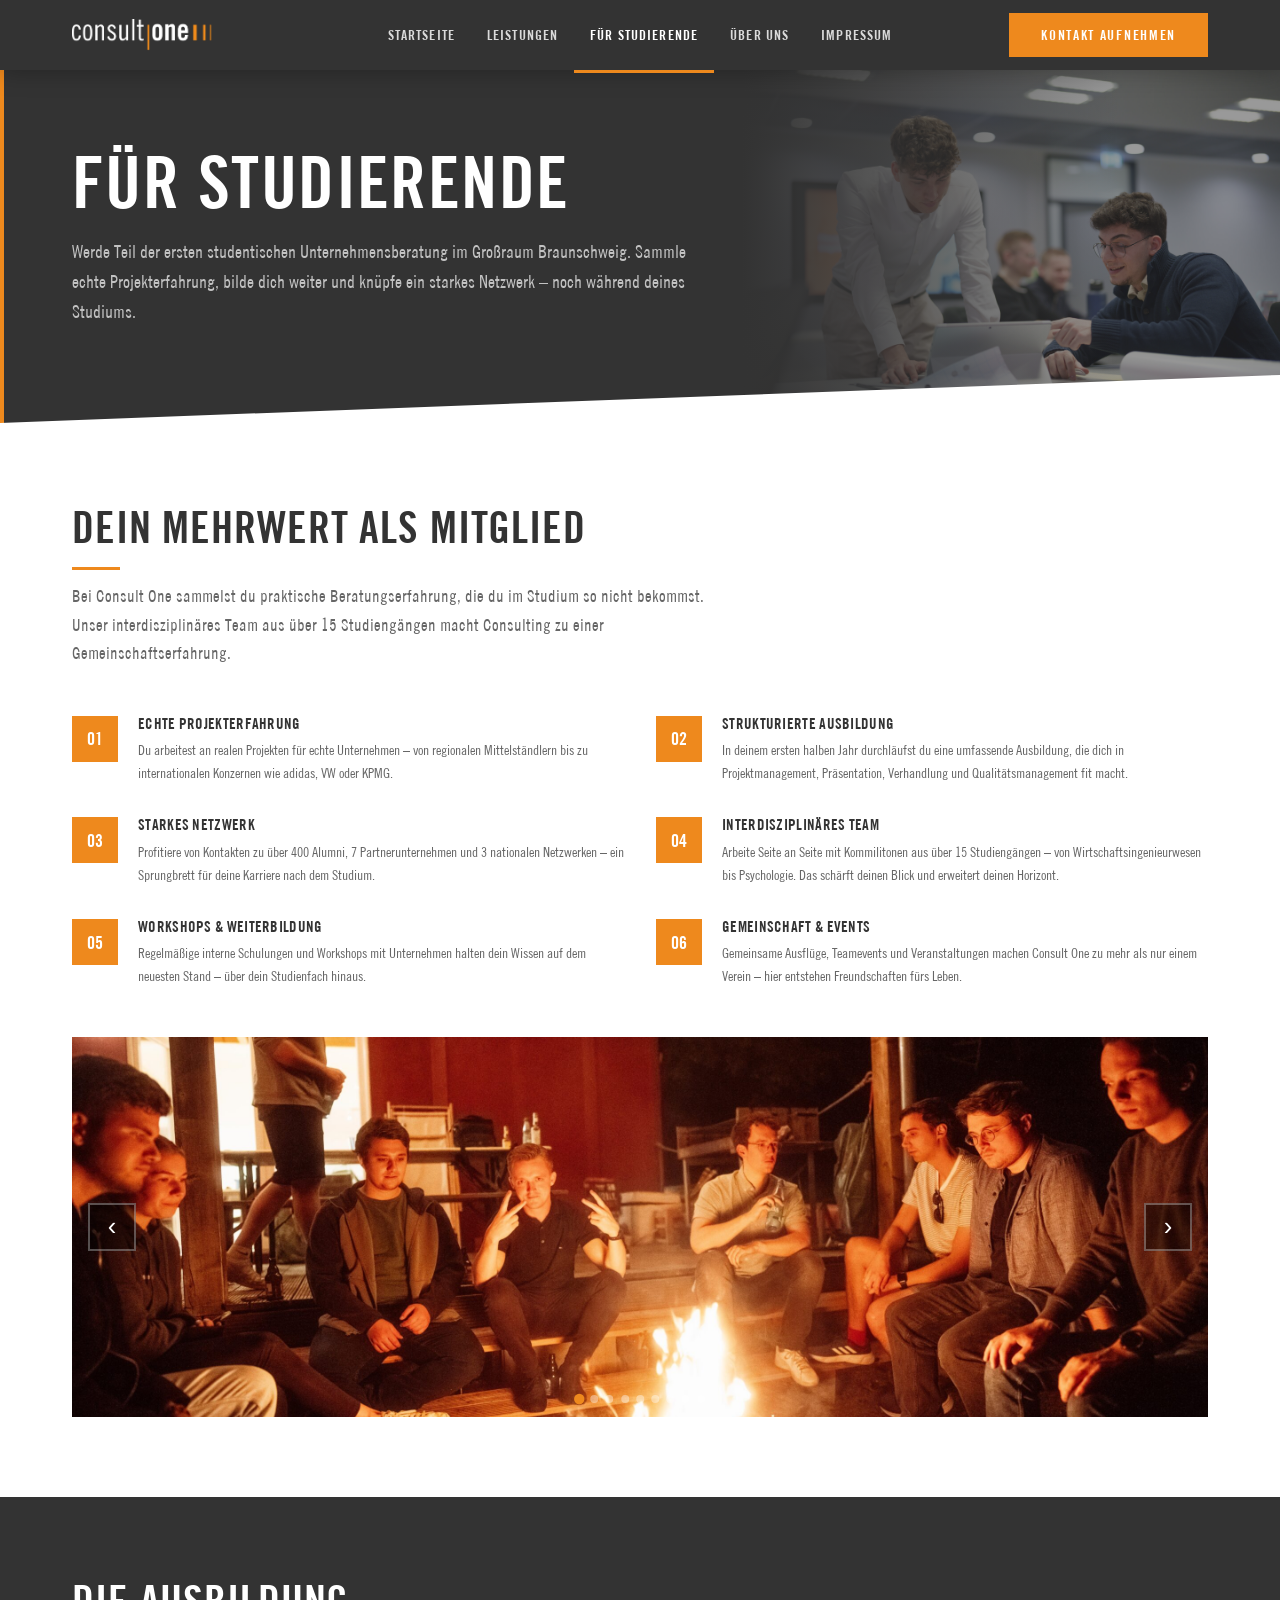
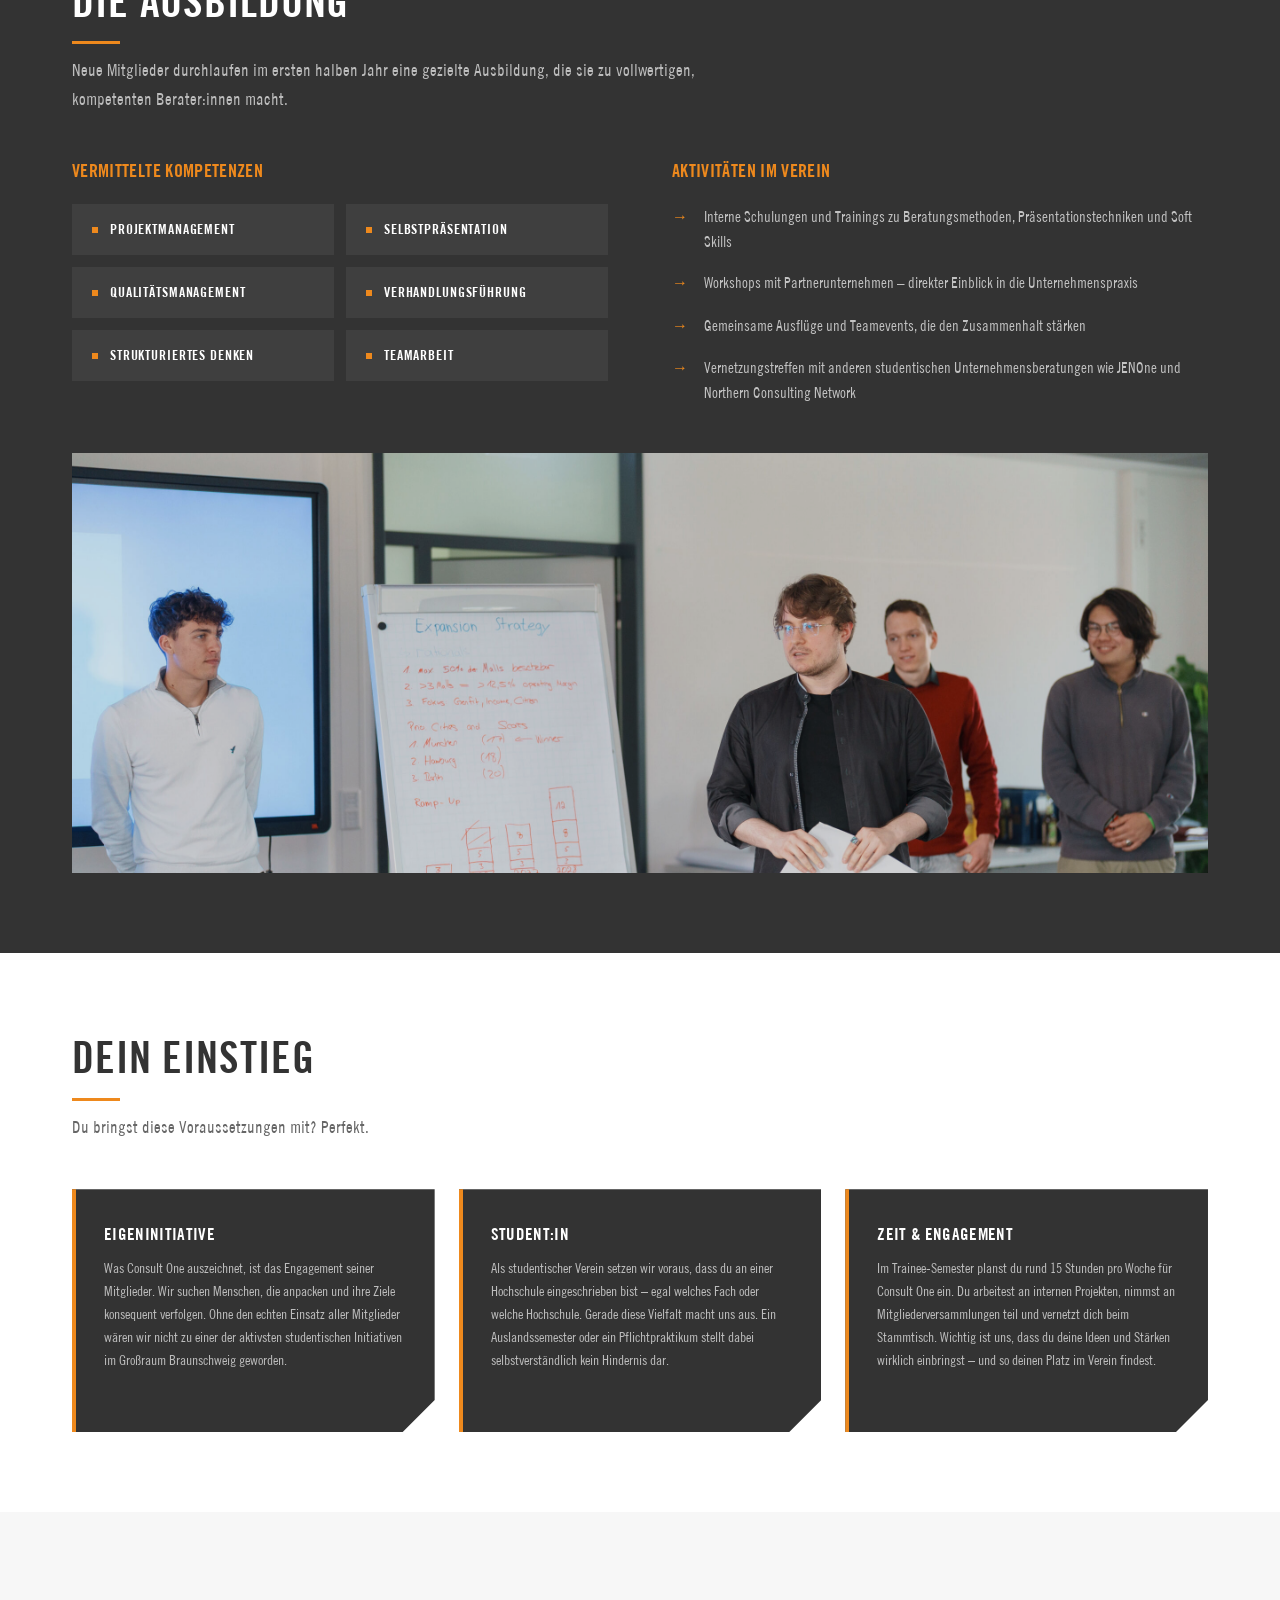
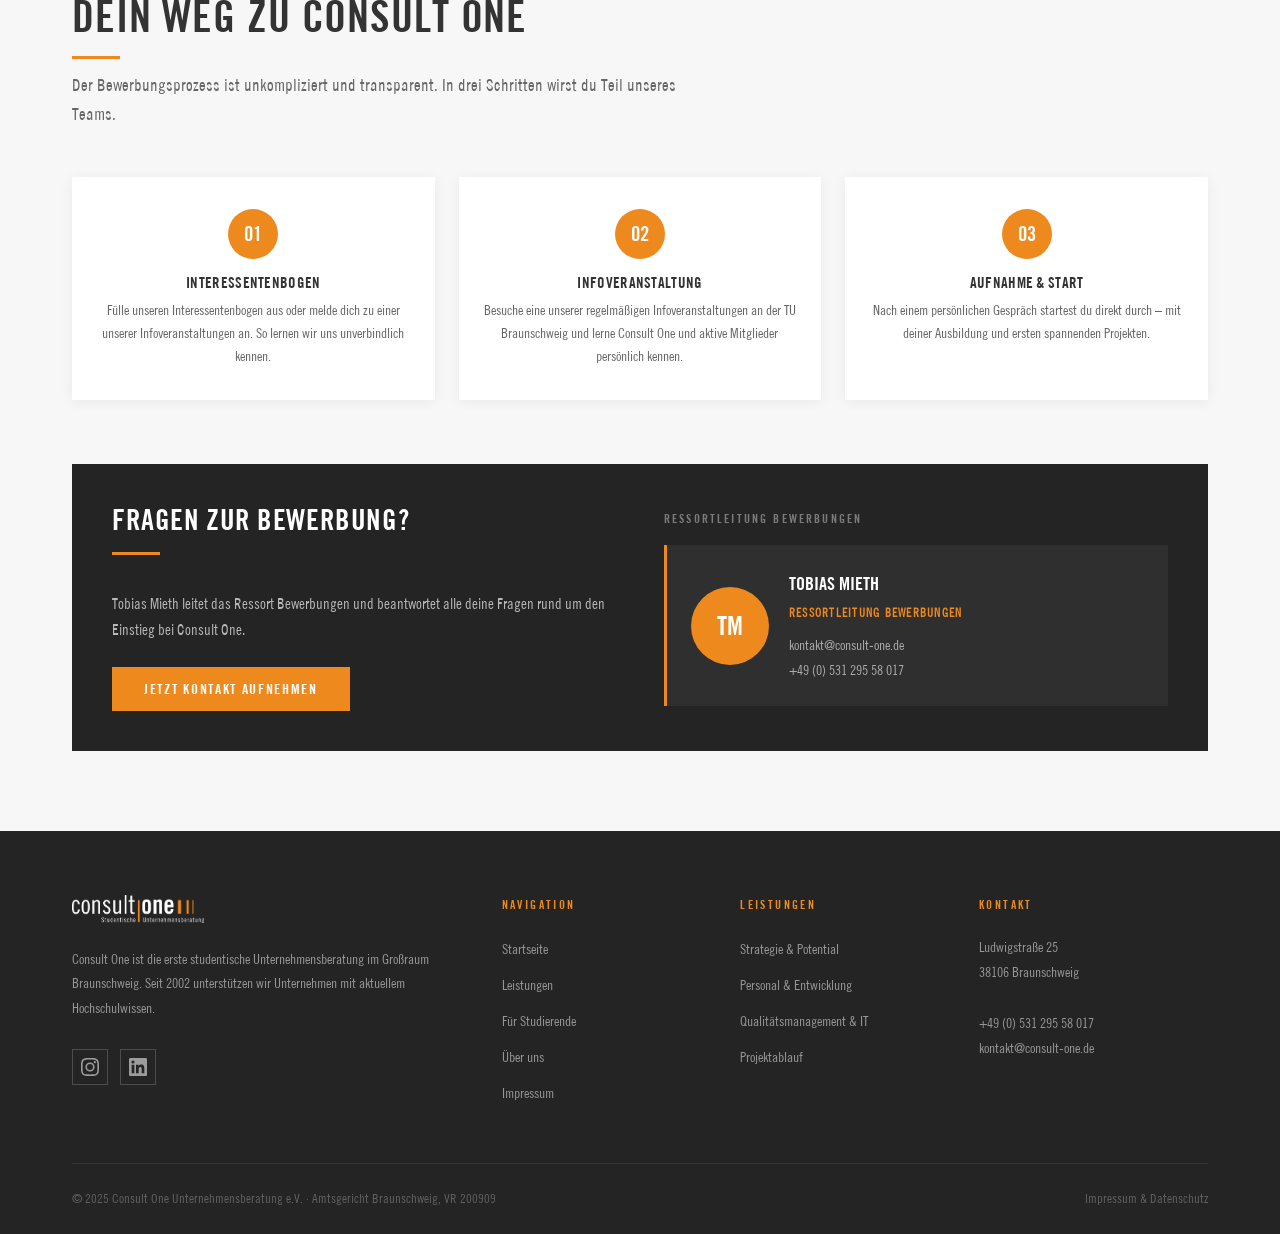
==== fuer-studierende.html @ f48b2e1e "Initial commit: Consult One Website Co-Authored-By: Claude Sonnet 4.6 <noreply@anthropic.com>" ====
<!DOCTYPE html>
<html lang="de">
<head>
  <meta charset="UTF-8">
  <meta name="viewport" content="width=device-width, initial-scale=1.0">
  <title>Für Studierende – Consult One Unternehmensberatung</title>
  <meta name="description" content="Werde Teil von Consult One – der studentischen Unternehmensberatung in Braunschweig. Ausbildung, Netzwerk und echte Beratungsprojekte.">
  <link rel="stylesheet" href="style.css">
</head>
<body>

<!-- ── NAVIGATION ── -->
<nav class="nav">
  <div class="nav__inner">
    <a href="index.html" class="nav__logo">
      <img src="brand_assets/CO-Logo/2021-04-21_CO%20Logo_Wei%C3%9F.png" alt="Consult One">
    </a>
    <button class="nav__toggle" id="navToggle" aria-label="Menü öffnen" aria-expanded="false">
      <span></span><span></span><span></span>
    </button>
    <ul class="nav__links" id="navLinks">
      <li><a href="index.html">Startseite</a></li>
      <li><a href="leistungen.html">Leistungen</a></li>
      <li><a href="fuer-studierende.html" class="active">Für Studierende</a></li>
      <li><a href="ueber-uns.html">Über uns</a></li>
      <li><a href="impressum.html">Impressum</a></li>
    </ul>
    <a href="ueber-uns.html#vorstand" class="btn btn--primary nav__cta">Kontakt aufnehmen</a>
  </div>
</nav>

<main>

<!-- ── PAGE HERO ── -->
<header class="page-hero">
  <div class="page-hero__bar"></div>
  <div class="page-hero__visual">
    <img src="Bilder/arbeit-beratung-laptop.jpg" alt="Consulting-Arbeit bei Consult One">
  </div>
  <div class="container">
    <h1>Für Studierende</h1>
    <p>Werde Teil der ersten studentischen Unternehmensberatung im Großraum Braunschweig. Sammle echte Projekterfahrung, bilde dich weiter und knüpfe ein starkes Netzwerk – noch während deines Studiums.</p>
  </div>
</header>

<!-- ── WARUM CONSULT ONE ── -->
<section class="section">
  <div class="container">
    <h2>Dein Mehrwert als Mitglied</h2>
    <div class="divider"></div>
    <p class="section-intro">Bei Consult One sammelst du praktische Beratungserfahrung, die du im Studium so nicht bekommst. Unser interdisziplinäres Team aus über 15 Studiengängen macht Consulting zu einer Gemeinschaftserfahrung.</p>
    <div class="benefits-grid">
      <div class="benefit-item">
        <div class="benefit-icon">01</div>
        <div>
          <h3>Echte Projekterfahrung</h3>
          <p>Du arbeitest an realen Projekten für echte Unternehmen – von regionalen Mittelständlern bis zu internationalen Konzernen wie adidas, VW oder KPMG.</p>
        </div>
      </div>
      <div class="benefit-item">
        <div class="benefit-icon">02</div>
        <div>
          <h3>Strukturierte Ausbildung</h3>
          <p>In deinem ersten halben Jahr durchläufst du eine umfassende Ausbildung, die dich in Projektmanagement, Präsentation, Verhandlung und Qualitätsmanagement fit macht.</p>
        </div>
      </div>
      <div class="benefit-item">
        <div class="benefit-icon">03</div>
        <div>
          <h3>Starkes Netzwerk</h3>
          <p>Profitiere von Kontakten zu über 400 Alumni, 7 Partnerunternehmen und 3 nationalen Netzwerken – ein Sprungbrett für deine Karriere nach dem Studium.</p>
        </div>
      </div>
      <div class="benefit-item">
        <div class="benefit-icon">04</div>
        <div>
          <h3>Interdisziplinäres Team</h3>
          <p>Arbeite Seite an Seite mit Kommilitonen aus über 15 Studiengängen – von Wirtschaftsingenieurwesen bis Psychologie. Das schärft deinen Blick und erweitert deinen Horizont.</p>
        </div>
      </div>
      <div class="benefit-item">
        <div class="benefit-icon">05</div>
        <div>
          <h3>Workshops &amp; Weiterbildung</h3>
          <p>Regelmäßige interne Schulungen und Workshops mit Unternehmen halten dein Wissen auf dem neuesten Stand – über dein Studienfach hinaus.</p>
        </div>
      </div>
      <div class="benefit-item">
        <div class="benefit-icon">06</div>
        <div>
          <h3>Gemeinschaft &amp; Events</h3>
          <p>Gemeinsame Ausflüge, Teamevents und Veranstaltungen machen Consult One zu mehr als nur einem Verein – hier entstehen Freundschaften fürs Leben.</p>
        </div>
      </div>
    </div>

    <!-- Vereinsleben-Karussell -->
    <div class="photo-carousel" id="photoCarousel">
      <div class="photo-carousel__track" id="carouselTrack">
        <div class="photo-carousel__slide">
          <img src="Bilder/vereinsleben-lagerfeuer.jpg" alt="Abend am Lagerfeuer">
        </div>
        <div class="photo-carousel__slide">
          <img src="Bilder/vereinsleben-eislaufen.jpg" alt="Teamevent beim Eislaufen">
        </div>
        <div class="photo-carousel__slide">
          <img src="Bilder/vereinsleben-party.jpg" alt="Gemeinsam feiern im Team">
        </div>
        <div class="photo-carousel__slide">
          <img src="Bilder/vereinsleben-charity-aktion.jpg" alt="Charity-Aktion des Teams">
        </div>
        <div class="photo-carousel__slide">
          <img src="Bilder/vereinsleben-meeting-seminar.jpg" alt="Internes Meeting und Seminar">
        </div>
        <div class="photo-carousel__slide">
          <img src="Bilder/vereinsleben-ausflug-natur.jpg" alt="Gemeinsamer Ausflug in der Natur">
        </div>
        <div class="photo-carousel__slide">
          <img src="Bilder/vereinsleben-teambuilding.jpg" alt="Teambuilding-Event">
        </div>
        <div class="photo-carousel__slide">
          <img src="Bilder/vereinsleben-casearbeit.jpg" alt="Casearbeit im Team">
        </div>
        <div class="photo-carousel__slide">
          <img src="Bilder/vereinsleben-netzwerkevent.jpg" alt="Netzwerkevent">
        </div>
      </div>
      <button class="photo-carousel__btn photo-carousel__btn--prev" id="carouselPrev" aria-label="Vorheriges Bild">&#8249;</button>
      <button class="photo-carousel__btn photo-carousel__btn--next" id="carouselNext" aria-label="Nächstes Bild">&#8250;</button>
      <div class="photo-carousel__dots" id="carouselDots"></div>
    </div>

  </div>
</section>

<!-- ── AUSBILDUNG ── -->
<section class="section section--dark">
  <div class="container">
    <h2>Die Ausbildung</h2>
    <div class="divider"></div>
    <p class="section-intro">Neue Mitglieder durchlaufen im ersten halben Jahr eine gezielte Ausbildung, die sie zu vollwertigen, kompetenten Berater:innen macht.</p>

    <div style="display: grid; grid-template-columns: 1fr 1fr; gap: 4rem; align-items: start; margin-top: 1rem;">
      <div>
        <h3 style="font-size: 1.1rem; margin-bottom: 1.5rem; color: var(--orange);">Vermittelte Kompetenzen</h3>
        <div class="competencies-grid">
          <div class="competency" style="background: rgba(255,255,255,0.06);">Projektmanagement</div>
          <div class="competency" style="background: rgba(255,255,255,0.06);">Selbstpräsentation</div>
          <div class="competency" style="background: rgba(255,255,255,0.06);">Qualitätsmanagement</div>
          <div class="competency" style="background: rgba(255,255,255,0.06);">Verhandlungsführung</div>
          <div class="competency" style="background: rgba(255,255,255,0.06);">Strukturiertes Denken</div>
          <div class="competency" style="background: rgba(255,255,255,0.06);">Teamarbeit</div>
        </div>
      </div>
      <div>
        <h3 style="font-size: 1.1rem; margin-bottom: 1.5rem; color: var(--orange);">Aktivitäten im Verein</h3>
        <ul style="list-style: none; display: flex; flex-direction: column; gap: 1rem;">
          <li style="display: flex; gap: 1rem; align-items: flex-start;">
            <span style="color: var(--orange); font-family: 'Barlow Condensed', sans-serif; font-weight: 700; flex-shrink: 0;">→</span>
            <p style="color: rgba(255,255,255,0.7); font-size: 0.92rem; text-transform: none;">Interne Schulungen und Trainings zu Beratungsmethoden, Präsentationstechniken und Soft Skills</p>
          </li>
          <li style="display: flex; gap: 1rem; align-items: flex-start;">
            <span style="color: var(--orange); font-family: 'Barlow Condensed', sans-serif; font-weight: 700; flex-shrink: 0;">→</span>
            <p style="color: rgba(255,255,255,0.7); font-size: 0.92rem; text-transform: none;">Workshops mit Partnerunternehmen – direkter Einblick in die Unternehmenspraxis</p>
          </li>
          <li style="display: flex; gap: 1rem; align-items: flex-start;">
            <span style="color: var(--orange); font-family: 'Barlow Condensed', sans-serif; font-weight: 700; flex-shrink: 0;">→</span>
            <p style="color: rgba(255,255,255,0.7); font-size: 0.92rem; text-transform: none;">Gemeinsame Ausflüge und Teamevents, die den Zusammenhalt stärken</p>
          </li>
          <li style="display: flex; gap: 1rem; align-items: flex-start;">
            <span style="color: var(--orange); font-family: 'Barlow Condensed', sans-serif; font-weight: 700; flex-shrink: 0;">→</span>
            <p style="color: rgba(255,255,255,0.7); font-size: 0.92rem; text-transform: none;">Vernetzungstreffen mit anderen studentischen Unternehmensberatungen wie JENOne und Northern Consulting Network</p>
          </li>
        </ul>
      </div>
    </div>

    <div class="training-img-wrapper">
      <img src="Bilder/projekt-praesentation-flipchart.jpg" alt="Mitglieder präsentieren beim internen Training" class="training-img">
    </div>

  </div>
</section>

<!-- ── DEIN EINSTIEG ── -->
<section class="section">
  <div class="container">
    <h2>Dein Einstieg</h2>
    <div class="divider"></div>
    <p class="section-intro">Du bringst diese Voraussetzungen mit? Perfekt.</p>
    <div class="service-teasers">
      <div class="service-teaser">
        <h3>Eigeninitiative</h3>
        <p>Was Consult One auszeichnet, ist das Engagement seiner Mitglieder. Wir suchen Menschen, die anpacken und ihre Ziele konsequent verfolgen. Ohne den echten Einsatz aller Mitglieder wären wir nicht zu einer der aktivsten studentischen Initiativen im Großraum Braunschweig geworden.</p>
      </div>
      <div class="service-teaser">
        <h3>Student:in</h3>
        <p>Als studentischer Verein setzen wir voraus, dass du an einer Hochschule eingeschrieben bist – egal welches Fach oder welche Hochschule. Gerade diese Vielfalt macht uns aus. Ein Auslandssemester oder ein Pflichtpraktikum stellt dabei selbstverständlich kein Hindernis dar.</p>
      </div>
      <div class="service-teaser">
        <h3>Zeit &amp; Engagement</h3>
        <p>Im Trainee-Semester planst du rund 15 Stunden pro Woche für Consult One ein. Du arbeitest an internen Projekten, nimmst an Mitgliederversammlungen teil und vernetzt dich beim Stammtisch. Wichtig ist uns, dass du deine Ideen und Stärken wirklich einbringst – und so deinen Platz im Verein findest.</p>
      </div>
    </div>
  </div>
</section>

<!-- ── BEWERBUNG ── -->
<section class="section section--grey">
  <div class="container">
    <h2>Dein Weg zu Consult One</h2>
    <div class="divider"></div>
    <p class="section-intro">Der Bewerbungsprozess ist unkompliziert und transparent. In drei Schritten wirst du Teil unseres Teams.</p>
    <div class="apply-steps">
      <div class="apply-step">
        <div class="apply-step__num">01</div>
        <h3>Interessentenbogen</h3>
        <p>Fülle unseren Interessentenbogen aus oder melde dich zu einer unserer Infoveranstaltungen an. So lernen wir uns unverbindlich kennen.</p>
      </div>
      <div class="apply-step">
        <div class="apply-step__num">02</div>
        <h3>Infoveranstaltung</h3>
        <p>Besuche eine unserer regelmäßigen Infoveranstaltungen an der TU Braunschweig und lerne Consult One und aktive Mitglieder persönlich kennen.</p>
      </div>
      <div class="apply-step">
        <div class="apply-step__num">03</div>
        <h3>Aufnahme &amp; Start</h3>
        <p>Nach einem persönlichen Gespräch startest du direkt durch – mit deiner Ausbildung und ersten spannenden Projekten.</p>
      </div>
    </div>

    <!-- Ansprechpartner -->
    <div style="margin-top: 4rem; background: var(--near-black); padding: 2.5rem; display: grid; grid-template-columns: 1fr 1fr; gap: 3rem; align-items: center;">
      <div>
        <h2 style="color: var(--white); font-size: 1.8rem;">Fragen zur Bewerbung?</h2>
        <div class="divider"></div>
        <p style="color: rgba(255,255,255,0.68); font-size: 0.95rem;">Tobias Mieth leitet das Ressort Bewerbungen und beantwortet alle deine Fragen rund um den Einstieg bei Consult One.</p>
        <a href="mailto:kontakt@consult-one.de" class="btn btn--primary" style="margin-top: 1.5rem;">Jetzt Kontakt aufnehmen</a>
      </div>
      <div>
        <p class="cta-label">Ressortleitung Bewerbungen</p>
        <div class="contact-person">
          <div class="contact-person__photo">TM</div>
          <div>
            <p class="contact-person__name">Tobias Mieth</p>
            <p class="contact-person__role">Ressortleitung Bewerbungen</p>
            <div class="contact-person__data">
              <a href="mailto:kontakt@consult-one.de">kontakt@consult-one.de</a><br>
              <a href="tel:+4953129558017">+49 (0) 531 295 58 017</a>
            </div>
          </div>
        </div>
      </div>
    </div>

  </div>
</section>

</main>

<!-- ── FOOTER ── -->
<footer class="footer">
  <div class="container">
    <div class="footer__grid">
      <div>
        <img src="brand_assets/CO-Logo/2021-04-21_CO%20Logo_Wei%C3%9F_Caption.png" alt="Consult One" class="footer__logo">
        <p class="footer__about">Consult One ist die erste studentische Unternehmensberatung im Großraum Braunschweig. Seit 2002 unterstützen wir Unternehmen mit aktuellem Hochschulwissen.</p>
        <div class="footer__social">
          <a href="https://www.instagram.com/consultone_bs/" target="_blank" rel="noopener noreferrer" title="Instagram">
            <svg xmlns="http://www.w3.org/2000/svg" viewBox="0 0 24 24" fill="currentColor" width="18" height="18" aria-hidden="true">
              <path d="M12 2.163c3.204 0 3.584.012 4.85.07 3.252.148 4.771 1.691 4.919 4.919.058 1.265.069 1.645.069 4.849 0 3.205-.012 3.584-.069 4.849-.149 3.225-1.664 4.771-4.919 4.919-1.266.058-1.644.07-4.85.07-3.204 0-3.584-.012-4.849-.07-3.26-.149-4.771-1.699-4.919-4.92-.058-1.265-.07-1.644-.07-4.849 0-3.204.013-3.583.07-4.849.149-3.227 1.664-4.771 4.919-4.919 1.266-.057 1.645-.069 4.849-.069zM12 0C8.741 0 8.333.014 7.053.072 2.695.272.273 2.69.073 7.052.014 8.333 0 8.741 0 12c0 3.259.014 3.668.072 4.948.2 4.358 2.618 6.78 6.98 6.98C8.333 23.986 8.741 24 12 24c3.259 0 3.668-.014 4.948-.072 4.354-.2 6.782-2.618 6.979-6.98.059-1.28.073-1.689.073-4.948 0-3.259-.014-3.667-.072-4.947-.196-4.354-2.617-6.78-6.979-6.98C15.668.014 15.259 0 12 0zm0 5.838a6.162 6.162 0 100 12.324 6.162 6.162 0 000-12.324zM12 16a4 4 0 110-8 4 4 0 010 8zm6.406-11.845a1.44 1.44 0 100 2.881 1.44 1.44 0 000-2.881z"/>
            </svg>
          </a>
          <a href="https://www.linkedin.com/company/consult-one-e-v-" target="_blank" rel="noopener noreferrer" title="LinkedIn">
            <svg xmlns="http://www.w3.org/2000/svg" viewBox="0 0 24 24" fill="currentColor" width="18" height="18" aria-hidden="true">
              <path d="M20.447 20.452h-3.554v-5.569c0-1.328-.027-3.037-1.852-3.037-1.853 0-2.136 1.445-2.136 2.939v5.667H9.351V9h3.414v1.561h.046c.477-.9 1.637-1.85 3.37-1.85 3.601 0 4.267 2.37 4.267 5.455v6.286zM5.337 7.433a2.062 2.062 0 01-2.063-2.065 2.064 2.064 0 112.063 2.065zm1.782 13.019H3.555V9h3.564v11.452zM22.225 0H1.771C.792 0 0 .774 0 1.729v20.542C0 23.227.792 24 1.771 24h20.451C23.2 24 24 23.227 24 22.271V1.729C24 .774 23.2 0 22.222 0h.003z"/>
            </svg>
          </a>
        </div>
      </div>
      <div class="footer__col">
        <p class="footer__col-title">Navigation</p>
        <ul>
          <li><a href="index.html">Startseite</a></li>
          <li><a href="leistungen.html">Leistungen</a></li>
          <li><a href="fuer-studierende.html">Für Studierende</a></li>
          <li><a href="ueber-uns.html">Über uns</a></li>
          <li><a href="impressum.html">Impressum</a></li>
        </ul>
      </div>
      <div class="footer__col">
        <p class="footer__col-title">Leistungen</p>
        <ul>
          <li><a href="leistungen.html#strategie">Strategie &amp; Potential</a></li>
          <li><a href="leistungen.html#personal">Personal &amp; Entwicklung</a></li>
          <li><a href="leistungen.html#qualitaet">Qualitätsmanagement &amp; IT</a></li>
          <li><a href="leistungen.html#prozess">Projektablauf</a></li>
        </ul>
      </div>
      <div class="footer__col">
        <p class="footer__col-title">Kontakt</p>
        <div class="footer__contact">
          <p>Ludwigstraße 25<br>38106 Braunschweig<br><br>
          <a href="tel:+4953129558017">+49 (0) 531 295 58 017</a><br>
          <a href="mailto:kontakt@consult-one.de">kontakt@consult-one.de</a></p>
        </div>
      </div>
    </div>
    <div class="footer__bottom">
      <p>© 2025 Consult One Unternehmensberatung e.V. · Amtsgericht Braunschweig, VR 200909</p>
      <a href="impressum.html">Impressum &amp; Datenschutz</a>
    </div>
  </div>
</footer>

<script src="script.js"></script>
</body>
</html>
---- style.css ----
@font-face {
  font-family: 'TradeGothicBold';
  src: url('brand_assets/Schriftart Trade Gothic/Trade Gothic Bold Condensed No.20.ttf') format('truetype');
  font-weight: 700;
  font-style: normal;
  font-display: swap;
}

@font-face {
  font-family: 'TradeGothic';
  src: url('brand_assets/Schriftart Trade Gothic/Trade Gothic Condensed No.18.ttf') format('truetype');
  font-weight: 400;
  font-style: normal;
  font-display: swap;
}

:root {
  --orange: #EE891D;
  --dark-grey: #333333;
  --near-black: #242424;
  --light-grey: #f7f7f7;
  --mid-grey: #e5e5e5;
  --white: #ffffff;
  --text: #333333;
  --text-light: #666666;
}

* { margin: 0; padding: 0; box-sizing: border-box; }
html { scroll-behavior: smooth; }

body {
  font-family: 'TradeGothic', Arial, sans-serif;
  color: var(--text);
  background: var(--white);
  line-height: 1.65;
  font-size: 16px;
  padding-top: 70px;
}

/* ── TYPOGRAPHY ─────────────────────────────────────────── */
h1, h2, h3, h4, h5 {
  font-family: 'TradeGothicBold', 'TradeGothicBold', 'Arial Narrow', Arial, sans-serif;
  font-weight: 700;
  text-transform: uppercase;
  letter-spacing: 0.02em;
  line-height: 1.1;
}
h1 { font-size: clamp(2.4rem, 6vw, 4.5rem); }
h2 { font-size: clamp(1.7rem, 3.5vw, 2.75rem); }
h3 { font-size: clamp(1rem, 2vw, 1.35rem); }
p  { line-height: 1.7; }

/* ── UTILITIES ───────────────────────────────────────────── */
.container { max-width: 1200px; margin: 0 auto; padding: 0 2rem; }

.section        { padding: 80px 0; }
.section--grey  { background: var(--light-grey); }
.section--dark  { background: var(--dark-grey); color: var(--white); }
.section--black { background: var(--near-black); color: var(--white); }

.eyebrow {
  display: block;
  font-family: 'TradeGothicBold', sans-serif;
  font-weight: 700;
  font-size: 0.78rem;
  text-transform: uppercase;
  letter-spacing: 0.28em;
  color: var(--orange);
  margin-bottom: 0.75rem;
}

.divider {
  width: 48px;
  height: 3px;
  background: var(--orange);
  margin: 1rem 0 2.25rem;
}

.section-intro {
  font-size: 1.05rem;
  color: var(--text-light);
  max-width: 650px;
  margin-top: -1.5rem;
  margin-bottom: 3rem;
}
.section--dark .section-intro  { color: rgba(255,255,255,0.68); }
.section--black .section-intro { color: rgba(255,255,255,0.68); }

/* ── BUTTONS ─────────────────────────────────────────────── */
.btn {
  display: inline-block;
  padding: 13px 30px;
  font-family: 'TradeGothicBold', sans-serif;
  font-size: 0.88rem;
  font-weight: 700;
  text-transform: uppercase;
  letter-spacing: 0.12em;
  text-decoration: none;
  transition: all 0.2s ease;
  cursor: pointer;
  border: 2px solid transparent;
  line-height: 1;
}
.btn--primary        { background: var(--orange);     color: var(--white);     border-color: var(--orange); }
.btn--primary:hover  { background: #d47a16;           border-color: #d47a16; }
.btn--outline        { background: transparent;       color: var(--orange);    border-color: var(--orange); }
.btn--outline:hover  { background: var(--orange);     color: var(--white); }
.btn--outline-white        { background: transparent; color: var(--white); border-color: var(--white); }
.btn--outline-white:hover  { background: var(--white); color: var(--dark-grey); }
.btn--dark           { background: var(--dark-grey);  color: var(--white);     border-color: var(--dark-grey); }
.btn--dark:hover     { background: var(--near-black); border-color: var(--near-black); }

/* ── NAVIGATION ──────────────────────────────────────────── */
.nav {
  position: fixed;
  top: 0; left: 0; right: 0;
  z-index: 1000;
  background: var(--dark-grey);
  height: 70px;
  display: flex;
  align-items: center;
  box-shadow: 0 2px 24px rgba(0,0,0,0.28);
}
.nav__inner {
  max-width: 1200px;
  margin: 0 auto;
  padding: 0 2rem;
  width: 100%;
  display: grid;
  grid-template-columns: 1fr auto 1fr;
  align-items: center;
}
.nav__logo img { height: 32px; width: auto; display: block; }
.nav__cta { justify-self: end; }
.nav__links { display: flex; list-style: none; align-items: center; justify-content: center; }
.nav__links li a {
  display: block;
  padding: 0 1rem;
  color: rgba(255,255,255,0.82);
  text-decoration: none;
  font-family: 'TradeGothicBold', sans-serif;
  font-weight: 600;
  font-size: 0.88rem;
  text-transform: uppercase;
  letter-spacing: 0.08em;
  line-height: 70px;
  border-bottom: 3px solid transparent;
  margin-top: 3px;
  transition: color 0.2s, border-color 0.2s;
}
.nav__links li a:hover,
.nav__links li a.active {
  color: var(--white);
  border-bottom-color: var(--orange);
}
.nav__cta { margin-left: 0; }
.nav__toggle {
  display: none;
  background: none;
  border: none;
  cursor: pointer;
  padding: 6px;
  flex-direction: column;
  gap: 5px;
}
.nav__toggle span { display: block; width: 24px; height: 2px; background: var(--white); transition: all 0.3s; }

/* ── HERO (HOMEPAGE) ─────────────────────────────────────── */
.hero {
  min-height: calc(100vh - 70px);
  position: relative;
  overflow: hidden;
  display: flex;
  background: var(--near-black);
}
/* Linkes Panel – semi-transparent, Foto scheint durch */
.hero__panel {
  position: relative;
  z-index: 2;
  flex: 0 0 70%;
  background: rgba(51, 51, 51, 0.82);
  -webkit-mask-image: linear-gradient(80deg, black 0%, black 72%, rgba(0,0,0,0.55) 83%, transparent 93%);
  mask-image: linear-gradient(80deg, black 0%, black 72%, rgba(0,0,0,0.55) 83%, transparent 93%);
  display: flex;
  align-items: center;
}
/* Teamfoto als voller Hintergrund */
.hero__img {
  position: absolute;
  left: 0; right: 0; top: 0; bottom: 0;
  width: 100%;
  z-index: 1;
}
.hero__img img {
  width: 100%; height: 100%;
  object-fit: cover;
  object-position: center center;
  display: block;
}
.hero__accent {
  position: absolute;
  left: 0; top: 0; bottom: 0;
  width: 4px;
  background: var(--orange);
  z-index: 3;
}
/* Altklassen ausblenden, die ersetzt wurden */
.hero__diagonal { display: none; }
.hero__photo    { display: none; }
.hero__content {
  position: relative;
  z-index: 2;
  padding: 4rem 4rem;
  max-width: 560px;
}
.hero__title { color: var(--white); margin-bottom: 1.25rem; }
.hero__title em { font-style: normal; color: var(--orange); }
.hero__subtitle {
  color: rgba(255,255,255,0.7);
  font-size: 1.1rem;
  margin-bottom: 2.5rem;
  max-width: 480px;
}
.hero__buttons { display: flex; gap: 1rem; flex-wrap: wrap; }
.hero__scroll {
  position: absolute;
  bottom: 2rem; left: 50%;
  transform: translateX(-50%);
  color: rgba(255,255,255,0.35);
  font-size: 0.72rem;
  text-transform: uppercase;
  letter-spacing: 0.22em;
  font-family: 'TradeGothicBold', sans-serif;
  display: flex; flex-direction: column; align-items: center; gap: 0.5rem;
  z-index: 5;
}
.hero__scroll::after { content: ''; width: 1px; height: 36px; background: rgba(255,255,255,0.25); }

/* ── DIAGONAL LANGUAGE ───────────────────────────────────── */
/*
  Sections marked with --diag and .stats use clip-path to become
  parallelogram-shaped. Negative margins let them visually overlap
  the adjacent sections; z-index controls which one paints on top.
  The clipped corner shows whatever background is behind the element.
*/
:root {
  --diag: 2.5rem;  /* diagonal offset used consistently across all sections */
}

.section--diag {
  position: relative;
  z-index: 1;
  clip-path: polygon(0 var(--diag), 100% 0, 100% calc(100% - var(--diag)), 0 100%);
  margin-top: calc(-1 * var(--diag));
  margin-bottom: calc(-1 * var(--diag));
  padding-top: calc(80px + var(--diag));
  padding-bottom: calc(80px + var(--diag));
}

/* ── STATS BAR ───────────────────────────────────────────── */
.stats {
  background: var(--orange);
  padding: 50px 0;
}
.stats__grid {
  display: grid;
  grid-template-columns: repeat(6, 1fr);
  gap: 1rem;
  text-align: center;
}
.stat__number {
  display: block;
  font-family: 'TradeGothicBold', sans-serif;
  font-weight: 700;
  font-size: 2.5rem;
  color: var(--white);
  line-height: 1;
  margin-bottom: 0.3rem;
}
.stat__label {
  font-size: 0.78rem;
  color: rgba(255,255,255,0.88);
  text-transform: uppercase;
  letter-spacing: 0.06em;
}

/* ── FEATURE CARDS (EIGENSCHAFTEN) ──────────────────────── */
.features__grid {
  display: grid;
  grid-template-columns: repeat(3, 1fr);
  gap: 1.5rem;
}
.feature-card {
  background: var(--white);
  padding: 1.75rem;
  border-top: 3px solid var(--orange);
  box-shadow: 0 2px 16px rgba(0,0,0,0.06);
  transition: transform 0.2s, box-shadow 0.2s;
  position: relative;
  clip-path: polygon(0 0, 100% 0, 100% calc(100% - 1.5rem), calc(100% - 1.5rem) 100%, 0 100%);
}
.feature-card:hover {
  transform: translateY(-4px);
  box-shadow: 0 8px 32px rgba(0,0,0,0.1);
  clip-path: polygon(0 0, 100% 0, 100% calc(100% - 2rem), calc(100% - 2rem) 100%, 0 100%);
}
.feature-card__num {
  display: inline-flex;
  align-items: center;
  justify-content: center;
  width: 32px; height: 32px;
  background: var(--orange);
  color: var(--white);
  font-family: 'TradeGothicBold', sans-serif;
  font-weight: 700;
  font-size: 0.9rem;
  margin-bottom: 1rem;
}
.feature-card h3 { font-size: 0.95rem; margin-bottom: 0.6rem; }
.feature-card p { font-size: 0.88rem; color: var(--text-light); line-height: 1.65; text-transform: none; }

/* ── CLIENTS / LOGO MARQUEE ──────────────────────────────── */
.logo-marquee {
  overflow: hidden;
  margin-top: 2.5rem;
  /* Fade-Effekt an den Rändern */
  -webkit-mask-image: linear-gradient(to right, transparent 0%, black 8%, black 92%, transparent 100%);
  mask-image: linear-gradient(to right, transparent 0%, black 8%, black 92%, transparent 100%);
}
.logo-marquee__track {
  display: flex;
  align-items: center;
  gap: 0;
  width: max-content;
  animation: logo-scroll 32s linear infinite;
  pointer-events: none;
  user-select: none;
}
@keyframes logo-scroll {
  from { transform: translateX(0); }
  to   { transform: translateX(-50%); }
}
.logo-marquee__item {
  display: flex;
  align-items: center;
  justify-content: center;
  padding: 0 3rem;
  height: 60px;
  flex-shrink: 0;
}
.logo-marquee__item img {
  height: 36px;
  width: auto;
  max-width: 120px;
  object-fit: contain;
  filter: grayscale(100%) opacity(55%);
  transition: filter 0.3s;
}
/* Fallback-Text wenn Bild nicht lädt */
.logo-marquee__item .logo-text {
  font-family: 'TradeGothicBold', sans-serif;
  font-weight: 700;
  font-size: 0.95rem;
  text-transform: uppercase;
  letter-spacing: 0.07em;
  color: #b0b0b0;
}

/* ── SERVICE TEASERS (HOMEPAGE) ──────────────────────────── */
.service-teasers {
  display: grid;
  grid-template-columns: repeat(3, 1fr);
  gap: 1.5rem;
}
.service-teaser {
  background: var(--dark-grey);
  color: var(--white);
  padding: 2.25rem 2rem;
  position: relative;
  overflow: hidden;
  transition: transform 0.2s, clip-path 0.2s;
  clip-path: polygon(0 0, 100% 0, 100% calc(100% - 2rem), calc(100% - 2rem) 100%, 0 100%);
}
.service-teaser::before {
  content: '';
  position: absolute;
  top: 0; left: 0;
  width: 4px; height: 100%;
  background: var(--orange);
}
.service-teaser:hover {
  transform: translateY(-4px);
  clip-path: polygon(0 0, 100% 0, 100% calc(100% - 2.75rem), calc(100% - 2.75rem) 100%, 0 100%);
}
.service-teaser h3 { font-size: 1.05rem; margin-bottom: 0.85rem; }
.service-teaser p { font-size: 0.87rem; color: rgba(255,255,255,0.68); line-height: 1.65; margin-bottom: 1.5rem; text-transform: none; }
.service-teaser__link {
  color: var(--orange);
  text-decoration: none;
  font-family: 'TradeGothicBold', sans-serif;
  font-weight: 700;
  font-size: 0.8rem;
  text-transform: uppercase;
  letter-spacing: 0.12em;
}

/* ── CONTACT CTA ─────────────────────────────────────────── */
.contact-cta {
  background: var(--near-black);
  padding: calc(80px + var(--diag)) 0 80px;
  position: relative;
  z-index: 2;
  clip-path: polygon(0 var(--diag), 100% 0, 100% 100%, 0 100%);
  margin-top: calc(-1 * var(--diag));
}
.contact-cta__inner {
  display: grid;
  grid-template-columns: 1fr 1fr;
  gap: 5rem;
  align-items: center;
}
.contact-cta__text h2 { color: var(--white); margin-bottom: 0.75rem; }
.contact-cta__text p { color: rgba(255,255,255,0.68); margin-bottom: 2rem; }
.contact-cta__text .divider { margin-bottom: 1.5rem; }

.contact-person {
  display: flex;
  gap: 1.25rem;
  align-items: center;
  background: rgba(255,255,255,0.05);
  padding: 1.5rem;
  border-left: 3px solid var(--orange);
}
.contact-person__photo {
  width: 78px; height: 78px;
  border-radius: 50%;
  background: var(--orange);
  flex-shrink: 0;
  display: flex; align-items: center; justify-content: center;
  font-family: 'TradeGothicBold', sans-serif;
  font-weight: 700; font-size: 1.6rem;
  color: var(--white);
  overflow: hidden;
}
.contact-person__photo img { width: 100%; height: 100%; object-fit: cover; }
.contact-person__name {
  font-family: 'TradeGothicBold', sans-serif;
  font-weight: 700; font-size: 1.1rem;
  text-transform: uppercase;
  color: var(--white);
  margin-bottom: 0.2rem;
}
.contact-person__role {
  font-size: 0.78rem;
  color: var(--orange);
  text-transform: uppercase;
  letter-spacing: 0.1em;
  font-weight: 600;
  margin-bottom: 0.6rem;
}
.contact-person__data { font-size: 0.85rem; color: rgba(255,255,255,0.6); line-height: 1.8; }
.contact-person__data a { color: rgba(255,255,255,0.6); text-decoration: none; transition: color 0.2s; }
.contact-person__data a:hover { color: var(--orange); }
.cta-label {
  font-family: 'TradeGothicBold', sans-serif;
  font-weight: 700;
  font-size: 0.75rem;
  text-transform: uppercase;
  letter-spacing: 0.18em;
  color: rgba(255,255,255,0.4);
  margin-bottom: 1rem;
}

/* ── PAGE HERO ───────────────────────────────────────────── */
.page-hero {
  background: var(--dark-grey);
  padding: 72px 0 96px;
  position: relative;
  overflow: hidden;
}
.page-hero::after {
  content: '';
  position: absolute;
  bottom: 0; left: 0; right: 0;
  height: 48px;
  background: var(--white);
  clip-path: polygon(0 100%, 100% 0, 100% 100%);
}
.page-hero--grey::after  { background: var(--light-grey); }
.page-hero__bar { position: absolute; top: 0; left: 0; width: 4px; height: 100%; background: var(--orange); }
.page-hero h1 { color: var(--white); margin-bottom: 1rem; }
.page-hero p  { color: rgba(255,255,255,0.7); font-size: 1.1rem; max-width: 620px; }

/* ── SERVICES PAGE ───────────────────────────────────────── */
.services-category { margin-bottom: 4rem; }
.category-header {
  margin-bottom: 2rem;
  padding-bottom: 1rem;
  border-bottom: 3px solid var(--orange);
}
.category-header h2 { font-size: 1.5rem; margin: 0; }

.services-grid {
  display: grid;
  grid-template-columns: repeat(auto-fill, minmax(310px, 1fr));
  gap: 1.5rem;
}
.service-card {
  background: var(--white);
  padding: 1.75rem;
  border-left: 4px solid var(--orange);
  box-shadow: 0 2px 12px rgba(0,0,0,0.06);
  transition: transform 0.2s, box-shadow 0.2s;
}
.service-card:hover { transform: translateY(-3px); box-shadow: 0 6px 24px rgba(0,0,0,0.1); }
.service-card__num {
  font-family: 'TradeGothicBold', sans-serif;
  font-weight: 700;
  font-size: 2rem;
  color: var(--orange);
  line-height: 1;
  margin-bottom: 0.5rem;
}
.service-card h3 { font-size: 0.95rem; margin-bottom: 0.65rem; color: var(--dark-grey); }
.service-card p  { font-size: 0.88rem; color: var(--text-light); line-height: 1.65; text-transform: none; }

/* ── PROCESS STEPS ───────────────────────────────────────── */
.process-grid {
  display: grid;
  grid-template-columns: repeat(3, 1fr);
  gap: 1.5rem;
}
.process-step {
  background: var(--white);
  padding: 2rem 1.75rem;
  position: relative;
  overflow: hidden;
  box-shadow: 0 2px 12px rgba(0,0,0,0.05);
}
.process-step__ghost {
  font-family: 'TradeGothicBold', sans-serif;
  font-weight: 700;
  font-size: 4rem;
  color: var(--orange);
  opacity: 0.12;
  position: absolute;
  top: 0; right: 1rem;
  line-height: 1;
}
.process-step__label {
  font-family: 'TradeGothicBold', sans-serif;
  font-size: 0.72rem;
  font-weight: 700;
  text-transform: uppercase;
  letter-spacing: 0.18em;
  color: var(--orange);
  margin-bottom: 0.35rem;
}
.process-step h3 { font-size: 1.05rem; margin-bottom: 0.65rem; color: var(--dark-grey); }
.process-step p  { font-size: 0.88rem; color: var(--text-light); line-height: 1.65; text-transform: none; }

/* ── TEAM GRID ───────────────────────────────────────────── */
.team-grid {
  display: grid;
  grid-template-columns: repeat(4, 1fr);
  gap: 2rem;
}
.team-card { text-align: center; }
.team-card__photo {
  width: 148px; height: 148px;
  border-radius: 50%;
  background: var(--mid-grey);
  margin: 0 auto 1.25rem;
  display: flex; align-items: center; justify-content: center;
  font-family: 'TradeGothicBold', sans-serif;
  font-weight: 700; font-size: 2.2rem;
  color: var(--orange);
  overflow: hidden;
  border: 3px solid var(--orange);
}
.team-card__photo img { width: 100%; height: 100%; object-fit: cover; }
.team-card__name {
  font-family: 'TradeGothicBold', sans-serif;
  font-weight: 700; font-size: 1.1rem;
  text-transform: uppercase;
  color: var(--dark-grey);
  margin-bottom: 0.2rem;
}
.team-card__role { font-size: 0.78rem; color: var(--orange); text-transform: uppercase; letter-spacing: 0.08em; font-weight: 600; margin-bottom: 0.6rem; }
.team-card__email a { font-size: 0.82rem; color: var(--text-light); text-decoration: none; transition: color 0.2s; }
.team-card__email a:hover { color: var(--orange); }

/* ── NETWORK CARDS ───────────────────────────────────────── */
.network-grid {
  display: grid;
  grid-template-columns: repeat(4, 1fr);
  gap: 1.5rem;
}
.network-card {
  background: var(--white);
  padding: 1.5rem;
  border-top: 3px solid var(--orange);
  box-shadow: 0 2px 10px rgba(0,0,0,0.06);
  text-align: center;
}
.network-card h4 { font-size: 1rem; text-transform: uppercase; margin-bottom: 0.5rem; }
.network-card p  { font-size: 0.85rem; color: var(--text-light); text-transform: none; }

/* ── ALUMNI SECTION ──────────────────────────────────────── */
.alumni-grid {
  display: grid;
  grid-template-columns: 1fr 1fr;
  gap: 4rem;
  align-items: center;
}
.alumni-visual {
  background: rgba(255,255,255,0.06);
  border: 1px solid rgba(255,255,255,0.1);
  padding: 3rem;
  text-align: center;
}
.alumni-number {
  font-family: 'TradeGothicBold', sans-serif;
  font-weight: 700;
  font-size: 6rem;
  color: var(--orange);
  line-height: 1;
  display: block;
}
.alumni-sublabel {
  font-size: 0.8rem;
  color: rgba(255,255,255,0.5);
  text-transform: uppercase;
  letter-spacing: 0.2em;
  margin-top: 0.5rem;
}

/* ── FOR STUDENTS PAGE ───────────────────────────────────── */
.benefits-grid {
  display: grid;
  grid-template-columns: repeat(2, 1fr);
  gap: 2rem;
}
.benefit-item { display: flex; gap: 1.25rem; align-items: flex-start; }
.benefit-icon {
  width: 46px; height: 46px;
  background: var(--orange);
  flex-shrink: 0;
  display: flex; align-items: center; justify-content: center;
  color: var(--white);
  font-family: 'TradeGothicBold', sans-serif;
  font-weight: 700; font-size: 1.1rem;
}
.benefit-item h3 { font-size: 0.95rem; margin-bottom: 0.4rem; }
.benefit-item p  { font-size: 0.88rem; color: var(--text-light); line-height: 1.65; text-transform: none; }

.competencies-grid {
  display: grid;
  grid-template-columns: repeat(2, 1fr);
  gap: 0.75rem;
}
.competency {
  background: var(--dark-grey);
  color: var(--white);
  padding: 0.85rem 1.25rem;
  font-family: 'TradeGothicBold', sans-serif;
  font-weight: 700; font-size: 0.9rem;
  text-transform: uppercase;
  letter-spacing: 0.06em;
  display: flex; align-items: center; gap: 0.75rem;
}
.competency::before { content: ''; display: block; width: 6px; height: 6px; background: var(--orange); flex-shrink: 0; }

.apply-steps {
  display: grid;
  grid-template-columns: repeat(3, 1fr);
  gap: 1.5rem;
}
.apply-step {
  background: var(--white);
  padding: 2rem 1.5rem;
  text-align: center;
  box-shadow: 0 2px 12px rgba(0,0,0,0.06);
}
.apply-step__num {
  display: inline-flex; align-items: center; justify-content: center;
  width: 50px; height: 50px;
  background: var(--orange);
  color: var(--white);
  border-radius: 50%;
  font-family: 'TradeGothicBold', sans-serif;
  font-weight: 700; font-size: 1.3rem;
  margin-bottom: 1rem;
}
.apply-step h3 { font-size: 0.95rem; margin-bottom: 0.5rem; }
.apply-step p  { font-size: 0.87rem; color: var(--text-light); line-height: 1.65; text-transform: none; }

.about-split {
  display: grid;
  grid-template-columns: 1fr 1fr;
  gap: 5rem;
  align-items: center;
}
.about-visual {
  background: var(--dark-grey);
  aspect-ratio: 4 / 3;
  display: flex;
  flex-direction: column;
  align-items: center;
  justify-content: center;
  position: relative;
  overflow: hidden;
}
.about-visual::before {
  content: '';
  position: absolute;
  right: 0; top: 0;
  width: 40%; height: 100%;
  background: var(--orange);
  opacity: 0.13;
}
.about-visual .since-year {
  font-family: 'TradeGothicBold', sans-serif;
  font-weight: 700;
  font-size: 5.5rem;
  color: var(--white);
  position: relative; z-index: 1;
  line-height: 1;
}
.about-visual .since-label {
  font-size: 0.72rem;
  color: rgba(255,255,255,0.5);
  text-transform: uppercase;
  letter-spacing: 0.3em;
  margin-top: 0.5rem;
  position: relative; z-index: 1;
}

/* ── ACCORDION (Haftung & Datenschutz) ──────────────────── */
.accordion { margin-top: 0.75rem; }
.accordion-item { border-bottom: 1px solid var(--mid-grey); }
.accordion-item:first-child { border-top: 1px solid var(--mid-grey); }
.accordion-item > summary {
  padding: 1.1rem 0;
  cursor: pointer;
  font-family: 'TradeGothicBold', sans-serif;
  font-weight: 700;
  font-size: 0.88rem;
  text-transform: uppercase;
  letter-spacing: 0.06em;
  color: var(--dark-grey);
  list-style: none;
  display: flex;
  justify-content: space-between;
  align-items: center;
  user-select: none;
  transition: color 0.2s;
}
.accordion-item > summary::-webkit-details-marker { display: none; }
.accordion-item > summary::marker { display: none; }
.accordion-item > summary:hover { color: var(--orange); }
.accordion-item > summary::after {
  content: '+';
  font-size: 1.4rem;
  color: var(--orange);
  flex-shrink: 0;
  margin-left: 1rem;
  line-height: 1;
  font-family: sans-serif;
  font-weight: 300;
}
.accordion-item[open] > summary { color: var(--orange); }
.accordion-item[open] > summary::after { content: '−'; }
.accordion-content {
  padding: 0.25rem 2rem 1.5rem 0;
}
.accordion-content p {
  font-size: 0.92rem;
  color: var(--text-light);
  line-height: 1.75;
  margin-bottom: 0.75rem;
  text-transform: none;
}
.accordion-content p:last-child { margin-bottom: 0; }
.accordion-content ul {
  padding-left: 1.25rem;
  margin: 0.35rem 0 0.75rem;
}
.accordion-content ul li {
  font-size: 0.92rem;
  color: var(--text-light);
  line-height: 1.75;
  margin-bottom: 0.2rem;
}
.accordion-content strong { color: var(--dark-grey); }
.accordion-content a { color: var(--orange); text-decoration: none; }
.accordion-content a:hover { text-decoration: underline; }

/* ── IMPRESSUM ───────────────────────────────────────────── */
.legal-content { padding: 80px 0; }
.legal-block { margin-bottom: 3.5rem; padding-bottom: 3.5rem; border-bottom: 1px solid var(--mid-grey); }
.legal-block:last-child { border-bottom: none; }
.legal-block h2 {
  font-size: 1.4rem;
  text-transform: uppercase;
  color: var(--dark-grey);
  margin-bottom: 1.5rem;
  display: flex; align-items: center; gap: 1.25rem;
}
.legal-block h2::after { content: ''; flex: 1; height: 2px; background: var(--orange); opacity: 0.25; }
.legal-block h3 { font-size: 1rem; text-transform: uppercase; color: var(--dark-grey); margin: 1.5rem 0 0.5rem; }
.legal-block p  { font-size: 0.95rem; color: var(--text-light); line-height: 1.78; }
.legal-block a  { color: var(--orange); text-decoration: none; }
.legal-block a:hover { text-decoration: underline; }
.legal-block ul { padding-left: 1.5rem; margin: 0.5rem 0; }
.legal-block ul li { font-size: 0.95rem; color: var(--text-light); line-height: 1.78; margin-bottom: 0.25rem; }

/* ── FOOTER ──────────────────────────────────────────────── */
.footer { background: var(--near-black); color: var(--white); padding: 64px 0 0; }
.footer__grid {
  display: grid;
  grid-template-columns: 2fr 1fr 1fr 1.2fr;
  gap: 3rem;
  padding-bottom: 3rem;
  border-bottom: 1px solid rgba(255,255,255,0.08);
}
.footer__logo { height: 28px; width: auto; margin-bottom: 1.5rem; display: block; }
.footer__about { font-size: 0.88rem; color: rgba(255,255,255,0.52); line-height: 1.75; margin-bottom: 1.75rem; }
.footer__social { display: flex; gap: 0.75rem; }
.footer__social a {
  display: flex; align-items: center; justify-content: center;
  width: 36px; height: 36px;
  border: 1px solid rgba(255,255,255,0.18);
  color: rgba(255,255,255,0.55);
  text-decoration: none;
  transition: all 0.2s;
}
.footer__social a svg { display: block; flex-shrink: 0; }
.footer__social a:hover { border-color: var(--orange); color: var(--orange); }
.footer__col-title {
  font-family: 'TradeGothicBold', sans-serif;
  font-weight: 700; font-size: 0.75rem;
  text-transform: uppercase; letter-spacing: 0.2em;
  color: var(--orange); margin-bottom: 1.25rem;
}
.footer__col ul { list-style: none; }
.footer__col ul li { margin-bottom: 0.6rem; }
.footer__col ul li a { color: rgba(255,255,255,0.52); text-decoration: none; font-size: 0.88rem; transition: color 0.2s; }
.footer__col ul li a:hover { color: var(--orange); }
.footer__contact p   { color: rgba(255,255,255,0.52); font-size: 0.88rem; line-height: 1.8; }
.footer__contact a   { color: rgba(255,255,255,0.52); text-decoration: none; transition: color 0.2s; }
.footer__contact a:hover { color: var(--orange); }
.footer__bottom {
  padding: 1.5rem 0;
  display: flex;
  justify-content: space-between;
  align-items: center;
}
.footer__bottom p { font-size: 0.8rem; color: rgba(255,255,255,0.28); }
.footer__bottom a { font-size: 0.8rem; color: rgba(255,255,255,0.28); text-decoration: none; transition: color 0.2s; }
.footer__bottom a:hover { color: var(--orange); }

/* ── HERO PHOTO ──────────────────────────────────────────── */
.hero__photo {
  position: absolute;
  right: 0; top: 0; bottom: 0;
  width: 44%;
  overflow: hidden;
}
.hero__photo img {
  width: 100%;
  height: 100%;
  object-fit: cover;
  object-position: center top;
  opacity: 0.55;
  display: block;
}

/* ── WIR-GRID ("Wir sind Consult One") ──────────────────── */
.wir-grid {
  display: grid;
  grid-template-columns: 1fr 1fr;
  gap: 5rem;
  align-items: center;
}
.section-img {
  width: 100%;
  height: auto;
  display: block;
}

/* ── PAGE HERO VISUAL (Für Studierende) ─────────────────── */
.page-hero__visual {
  position: absolute;
  right: 0; top: 0; bottom: 0;
  width: 42%;
  overflow: hidden;
  z-index: 0;
}
.page-hero__visual::before {
  content: '';
  position: absolute;
  inset: 0;
  background: linear-gradient(to right, var(--dark-grey) 0%, transparent 70%);
  z-index: 1;
}
.page-hero__visual img {
  width: 100%;
  height: 100%;
  object-fit: cover;
  object-position: left center;
  opacity: 0.5;
}
/* Ensure page-hero text container sits above the visual image */
.page-hero .container {
  position: relative;
  z-index: 2;
}

/* ── PHOTO STRIP (Vereinsleben-Galerie) ──────────────────── */
.photo-strip {
  display: grid;
  grid-template-columns: repeat(3, 1fr);
  gap: 1rem;
  margin-top: 3rem;
}
.photo-strip__item {
  overflow: hidden;
  aspect-ratio: 4 / 3;
}
.photo-strip__item img {
  width: 100%;
  height: 100%;
  object-fit: cover;
  display: block;
  transition: transform 0.4s ease;
}
.photo-strip__item:hover img { transform: scale(1.04); }

/* ── TRAINING IMG (Ausbildung) ───────────────────────────── */
.training-img {
  width: 100%;
  max-height: 420px;
  object-fit: cover;
  object-position: center 20%;
  display: block;
  margin-top: 3rem;
  opacity: 0.88;
}

/* ── PROCESS TRACK (Projektablauf) ──────────────────────── */
/* Vertikale Timeline: Icon links mit Verbindungslinie, Karte rechts */
.process-track {
  position: relative;
  max-width: 700px;
  /* Vertikale Linie durch alle Icon-Mitten */
}
.process-track::before {
  content: '';
  position: absolute;
  left: 25px; /* Mitte des 52px-Icons */
  top: 52px;
  bottom: 26px;
  width: 2px;
  background: var(--orange);
  opacity: 0.35;
  z-index: 0;
}

.process-track__step {
  display: flex;
  align-items: flex-start;
  gap: 1.75rem;
  margin-bottom: 1.5rem;
  position: relative;
}
.process-track__step:last-child { margin-bottom: 0; }

/* Icon-Kreis auf der Verbindungslinie */
.process-track__icon {
  width: 52px; height: 52px;
  border-radius: 50%;
  background: var(--orange);
  color: var(--white);
  display: flex; align-items: center; justify-content: center;
  flex-shrink: 0;
  position: relative;
  z-index: 1;
}
.process-track__icon svg { width: 26px; height: 26px; display: block; }
.process-track__icon--final {
  background: var(--dark-grey);
  box-shadow: 0 0 0 3px var(--orange);
}

/* Inhaltsspalte rechts vom Icon */
.process-track__content {
  flex: 1;
  display: flex;
  flex-direction: column;
  padding-top: 2px; /* optische Ausrichtung mit Icon-Mitte */
}

/* Schrittnummer als kleine Beschriftung über dem Titel */
.process-track__badge {
  font-family: 'TradeGothicBold', sans-serif;
  font-weight: 700;
  font-size: 0.72rem;
  letter-spacing: 0.14em;
  color: var(--orange);
  margin-bottom: 0.3rem;
}

/* Karte mit Inhalt */
.process-track__card {
  background: var(--white);
  border-left: 3px solid var(--orange);
  padding: 1.1rem 1.4rem 1.25rem;
  box-shadow: 0 2px 14px rgba(0,0,0,0.06);
}
.process-track__card h3 { font-size: 1rem; margin-bottom: 0.4rem; color: var(--dark-grey); }
.process-track__card p  { font-size: 0.87rem; color: var(--text-light); line-height: 1.65; text-transform: none; margin: 0; }

/* ── PROCESS FLOW (Projektablauf redesign) ───────────────── */
.process-flow { display: flex; flex-direction: column; gap: 0; }

.process-row {
  display: grid;
  grid-template-columns: 1fr 3.5rem 1fr 3.5rem 1fr;
  align-items: stretch;
  gap: 0;
}

.process-step-v2 {
  background: var(--white);
  padding: 2rem 1.75rem;
  border-top: 3px solid var(--orange);
  box-shadow: 0 2px 12px rgba(0,0,0,0.05);
  position: relative;
}

.process-step-v2__num {
  width: 44px; height: 44px;
  background: var(--orange);
  color: var(--white);
  border-radius: 50%;
  display: flex; align-items: center; justify-content: center;
  font-family: 'TradeGothicBold', sans-serif;
  font-weight: 700;
  font-size: 1rem;
  margin-bottom: 1rem;
  flex-shrink: 0;
}

.process-step-v2 h3 { font-size: 1.05rem; margin-bottom: 0.65rem; color: var(--dark-grey); }
.process-step-v2 p  { font-size: 0.88rem; color: var(--text-light); line-height: 1.65; text-transform: none; }

/* Chevron arrow between step cards */
.process-arrow {
  display: flex;
  align-items: center;
  justify-content: center;
  flex-shrink: 0;
  position: relative;
  padding: 0 4px;
}
.process-arrow::before {
  content: '';
  flex: 1;
  height: 2px;
  background: var(--orange);
  margin-right: 4px;
}
.process-arrow::after {
  content: '';
  width: 10px;
  height: 10px;
  border-top: 2px solid var(--orange);
  border-right: 2px solid var(--orange);
  transform: rotate(45deg);
  flex-shrink: 0;
}

/* Row 2: reversed visual order so step 04 is on the right (below turn) */
.process-row--rtl > *:nth-child(1) { grid-column: 5; }
.process-row--rtl > *:nth-child(2) { grid-column: 4; }
.process-row--rtl > *:nth-child(3) { grid-column: 3; }
.process-row--rtl > *:nth-child(4) { grid-column: 2; }
.process-row--rtl > *:nth-child(5) { grid-column: 1; }
/* Flip arrows to point left */
.process-row--rtl .process-arrow { transform: scaleX(-1); }

/* S-curve connector between row 1 and row 2 */
.process-turn {
  display: grid;
  grid-template-columns: 1fr 3.5rem 1fr 3.5rem 1fr;
  height: 3.5rem;
}

.process-turn__arrow {
  grid-column: 5;
  display: flex;
  flex-direction: column;
  align-items: center;
}
.process-turn__arrow::before {
  content: '';
  flex: 1;
  width: 2px;
  background: var(--orange);
}
.process-turn__arrow::after {
  content: '';
  width: 10px;
  height: 10px;
  border-bottom: 2px solid var(--orange);
  border-right: 2px solid var(--orange);
  transform: rotate(45deg);
  margin-top: -6px;
  flex-shrink: 0;
  margin-bottom: 2px;
}

/* ── PHOTO CAROUSEL (Vereinsleben) ──────────────────────── */
.photo-carousel {
  position: relative;
  overflow: hidden;
  margin-top: 3rem;
  height: 380px;
  background: var(--near-black);
}

.photo-carousel__track {
  display: flex;
  height: 100%;
  transition: transform 0.55s cubic-bezier(0.4, 0, 0.2, 1);
}

.photo-carousel__slide {
  flex: 0 0 100%;
  height: 100%;
  overflow: hidden;
}

.photo-carousel__slide img {
  width: 100%;
  height: 100%;
  object-fit: cover;
  display: block;
}

.photo-carousel__btn {
  position: absolute;
  top: 50%;
  transform: translateY(-50%);
  background: rgba(0,0,0,0.45);
  color: var(--white);
  border: 2px solid rgba(255,255,255,0.3);
  width: 48px; height: 48px;
  font-size: 1.6rem;
  line-height: 1;
  cursor: pointer;
  z-index: 10;
  transition: background 0.2s, border-color 0.2s;
  display: flex; align-items: center; justify-content: center;
}
.photo-carousel__btn:hover { background: var(--orange); border-color: var(--orange); }
.photo-carousel__btn--prev { left: 1rem; }
.photo-carousel__btn--next { right: 1rem; }

.photo-carousel__dots {
  position: absolute;
  bottom: 0.85rem;
  left: 50%;
  transform: translateX(-50%);
  display: flex;
  gap: 0.45rem;
  z-index: 10;
}

.photo-carousel__dot {
  width: 8px; height: 8px;
  border-radius: 50%;
  background: rgba(255,255,255,0.4);
  border: none;
  cursor: pointer;
  padding: 0;
  transition: background 0.25s, transform 0.25s;
}
.photo-carousel__dot.active {
  background: var(--orange);
  transform: scale(1.3);
}

/* ── TRAINING IMAGE (fix overflow) ──────────────────────── */
.training-img-wrapper {
  margin-top: 3rem;
  overflow: hidden;
  max-height: 420px;
}
.training-img {
  width: 100%;
  height: 100%;
  max-height: 420px;
  object-fit: cover;
  object-position: center 20%;
  display: block;
  opacity: 0.88;
  margin-top: 0;
}

/* ── ENTRY CARDS (Dein Einstieg) ─────────────────────────── */
.entry-cards {
  display: grid;
  grid-template-columns: repeat(3, 1fr);
  gap: 1.5rem;
  margin-top: 1rem;
}

.entry-card {
  background: var(--near-black);
  color: var(--white);
  padding: 2.5rem 2rem;
  position: relative;
  overflow: hidden;
}

.entry-card::before {
  content: '';
  position: absolute;
  top: 0; left: 0;
  width: 4px; height: 100%;
  background: var(--orange);
}

.entry-card__num {
  font-family: 'TradeGothicBold', sans-serif;
  font-weight: 700;
  font-size: 2.5rem;
  color: var(--orange);
  line-height: 1;
  margin-bottom: 0.85rem;
  opacity: 0.9;
}

.entry-card h3 {
  font-size: 1.1rem;
  margin-bottom: 0.85rem;
  color: var(--white);
}

.entry-card p {
  font-size: 0.88rem;
  color: rgba(255,255,255,0.68);
  line-height: 1.75;
  text-transform: none;
}

/* ── RESPONSIVE ──────────────────────────────────────────── */
@media (max-width: 1050px) {
  .nav__inner {
    display: flex;
    justify-content: space-between;
  }
  .nav__links {
    display: none;
    position: absolute;
    top: 70px; left: 0; right: 0;
    background: #2a2a2a;
    flex-direction: column;
    align-items: stretch;
    padding: 0.5rem 0;
    box-shadow: 0 8px 24px rgba(0,0,0,0.3);
  }
  .nav__links.open { display: flex; }
  .nav__links li { width: 100%; }
  .nav__links li a {
    line-height: 1; padding: 0.9rem 2rem;
    border-bottom: none; border-left: 3px solid transparent;
    text-align: left;
  }
  .nav__links li a.active,
  .nav__links li a:hover { border-left-color: var(--orange); border-bottom-color: transparent; }
  .nav__cta   { display: none; }
  .nav__toggle { display: flex; }
}
@media (max-width: 1100px) {
  .stats__grid      { grid-template-columns: repeat(3, 1fr); }
  .features__grid   { grid-template-columns: repeat(2, 1fr); }
  .service-teasers  { grid-template-columns: repeat(2, 1fr); }
  .team-grid        { grid-template-columns: repeat(2, 1fr); }
  .network-grid     { grid-template-columns: repeat(2, 1fr); }
  .about-split      { grid-template-columns: 1fr; gap: 2.5rem; }
  .alumni-grid      { grid-template-columns: 1fr; gap: 2.5rem; }
}
@media (max-width: 900px) {
  .footer__grid         { grid-template-columns: 1fr 1fr; gap: 2rem; }
  .contact-cta__inner   { grid-template-columns: 1fr; gap: 2.5rem; }
  .process-grid         { grid-template-columns: repeat(2, 1fr); }
  .apply-steps          { grid-template-columns: 1fr; }
  .benefits-grid        { grid-template-columns: 1fr; }
  .competencies-grid    { grid-template-columns: 1fr; }
  .entry-cards          { grid-template-columns: 1fr; }
  /* Process flow collapses to single column */
  .process-row          { grid-template-columns: 1fr; }
  .process-arrow        { display: none; }
  .process-turn         { display: none; }
  .process-step-v2      { margin-bottom: 0.75rem; }
  /* Reset RTL column placements so items flow naturally top-to-bottom */
  .process-row--rtl > *:nth-child(1),
  .process-row--rtl > *:nth-child(2),
  .process-row--rtl > *:nth-child(3),
  .process-row--rtl > *:nth-child(4),
  .process-row--rtl > *:nth-child(5) { grid-column: auto; }
}
@media (max-width: 768px) {
  .hero { min-height: auto; padding-bottom: 4rem; }
  .hero__panel  { flex: 0 0 100%; clip-path: none; }
  .hero__img    { display: none; }
  .hero__content  { padding: 3rem 1.5rem; max-width: 100%; }
  .hero__scroll   { display: none; }
  .section { padding: 56px 0; }
  /* Reset diagonal layout on small screens */
  .section--diag { clip-path: none; margin: 0; padding-top: 56px; padding-bottom: 56px; }
  .contact-cta  { clip-path: none; margin-top: 0; padding-top: 80px; }
  .stats__grid      { grid-template-columns: repeat(2, 1fr); gap: 1.5rem; }
  .features__grid   { grid-template-columns: 1fr; }
  .service-teasers  { grid-template-columns: 1fr; }
  .services-grid    { grid-template-columns: 1fr; }
  .process-grid     { grid-template-columns: 1fr; }
  .team-grid        { grid-template-columns: repeat(2, 1fr); }
  .network-grid     { grid-template-columns: repeat(2, 1fr); }
  .footer__grid     { grid-template-columns: 1fr; }
  .footer__bottom   { flex-direction: column; gap: 0.75rem; text-align: center; }
  .contact-person   { flex-direction: column; text-align: center; }
  .page-hero        { padding: 56px 0 80px; }
  .photo-carousel   { height: 240px; }
}
@media (max-width: 900px) {
  .wir-grid { grid-template-columns: 1fr; gap: 2.5rem; }
}
@media (max-width: 768px) {
  .hero__photo        { display: none; }
  .page-hero__visual  { display: none; }
  .photo-strip        { grid-template-columns: 1fr; }
}
@media (max-width: 480px) {
  .stats__grid    { grid-template-columns: repeat(2, 1fr); }
  .team-grid      { grid-template-columns: 1fr; }
  .hero__buttons  { flex-direction: column; }
  .photo-gallery  { columns: 1; }
}
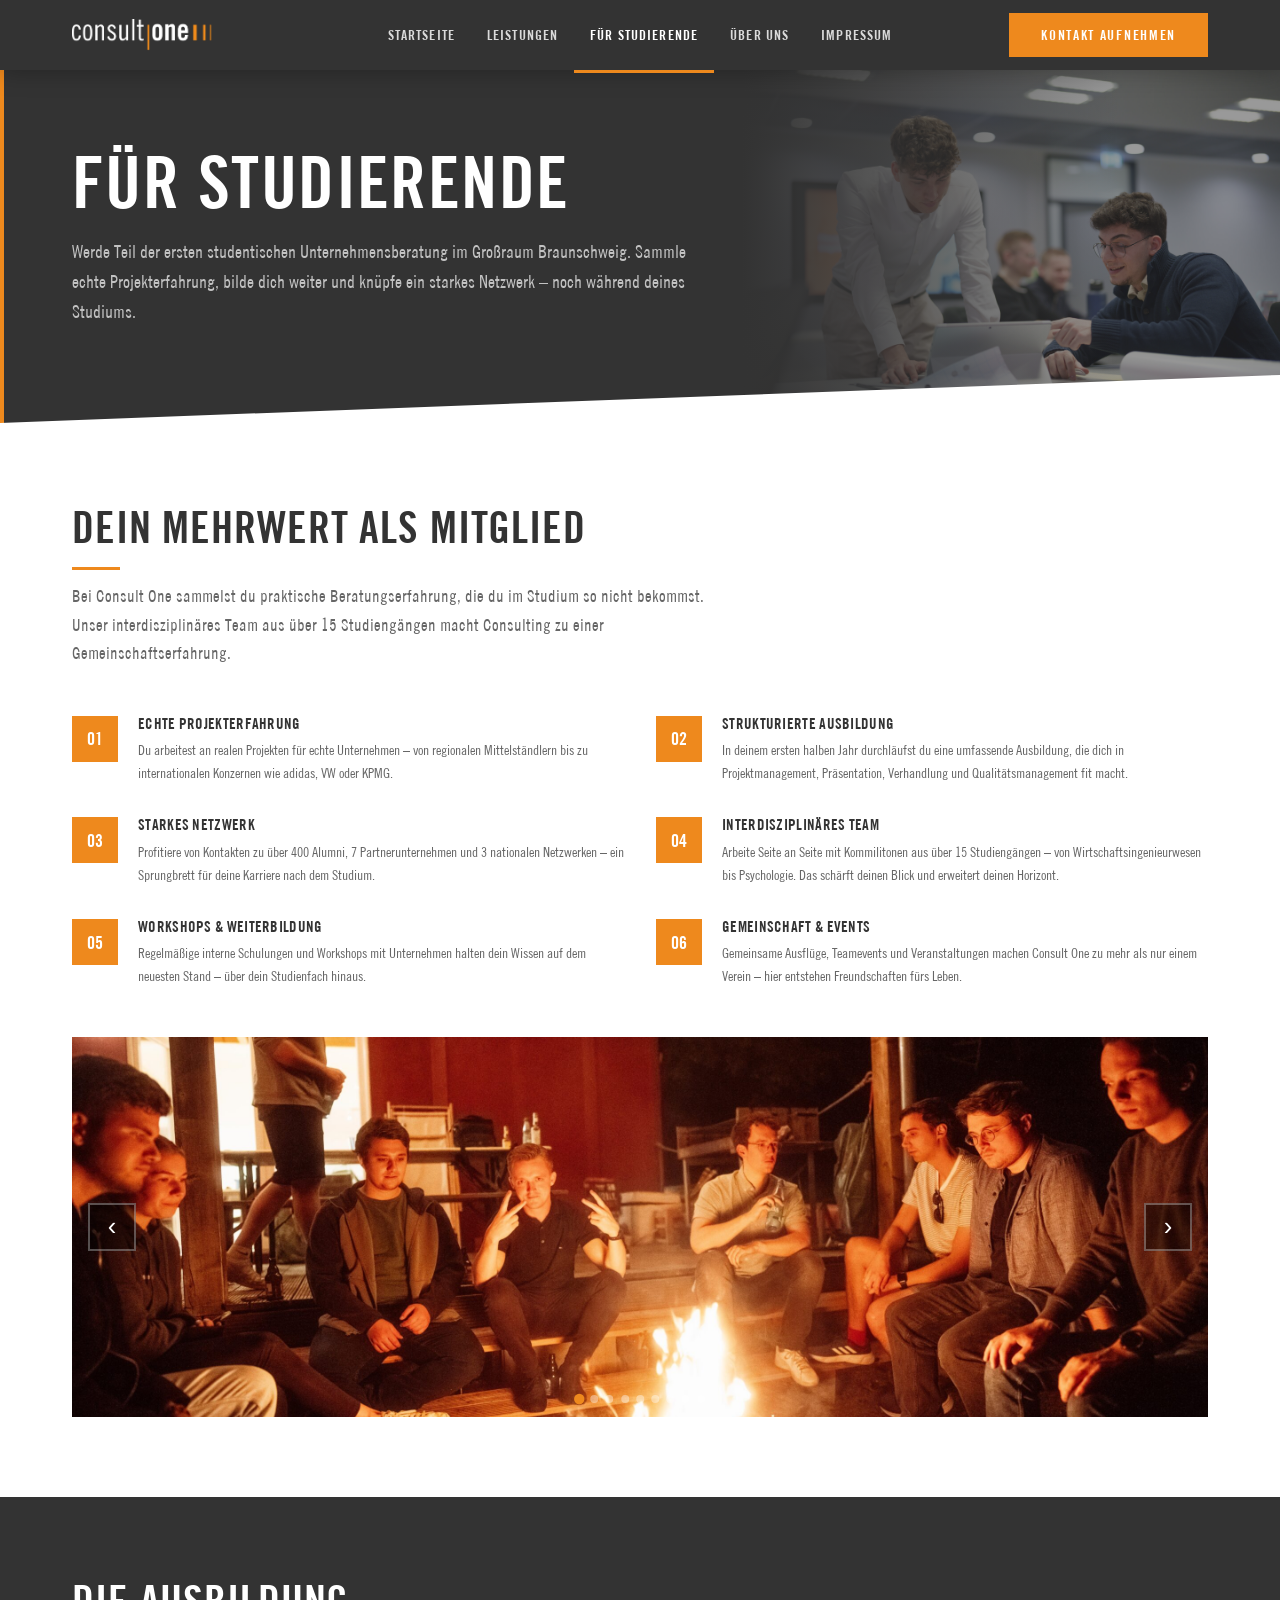
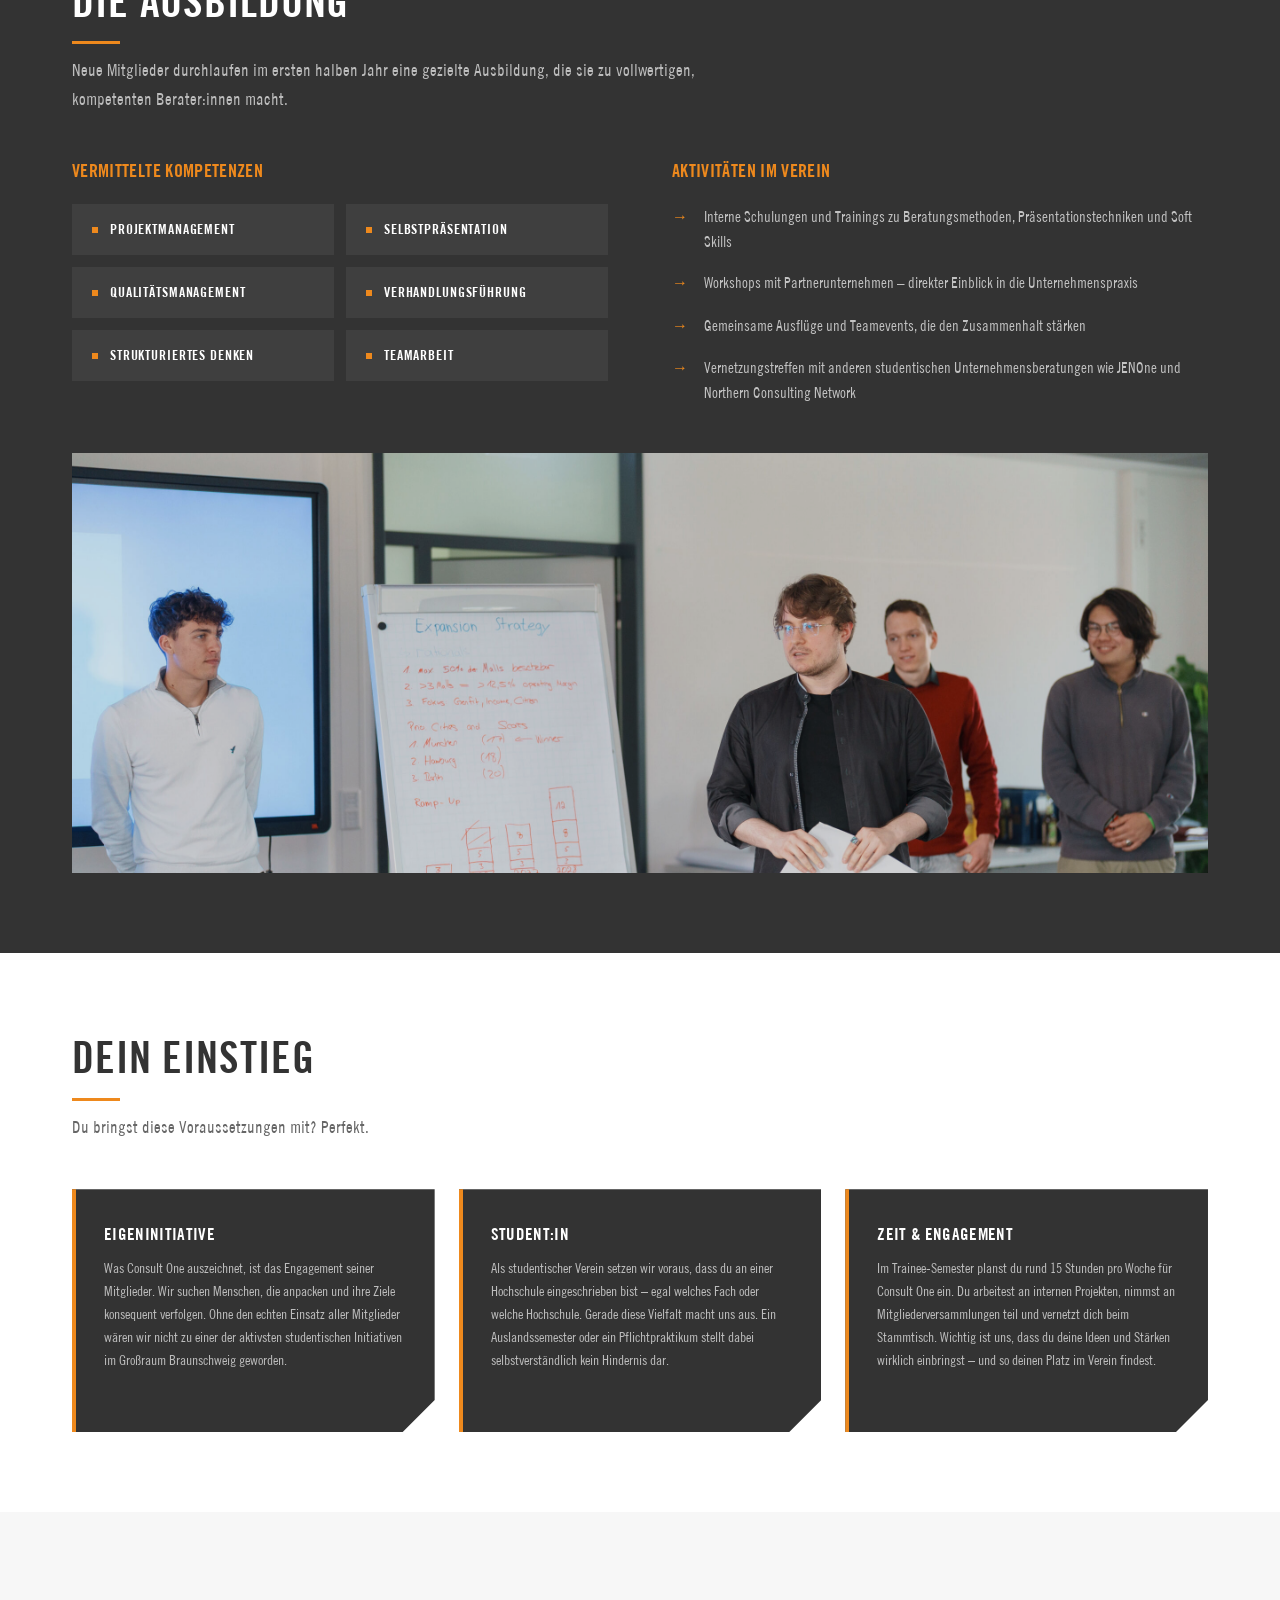
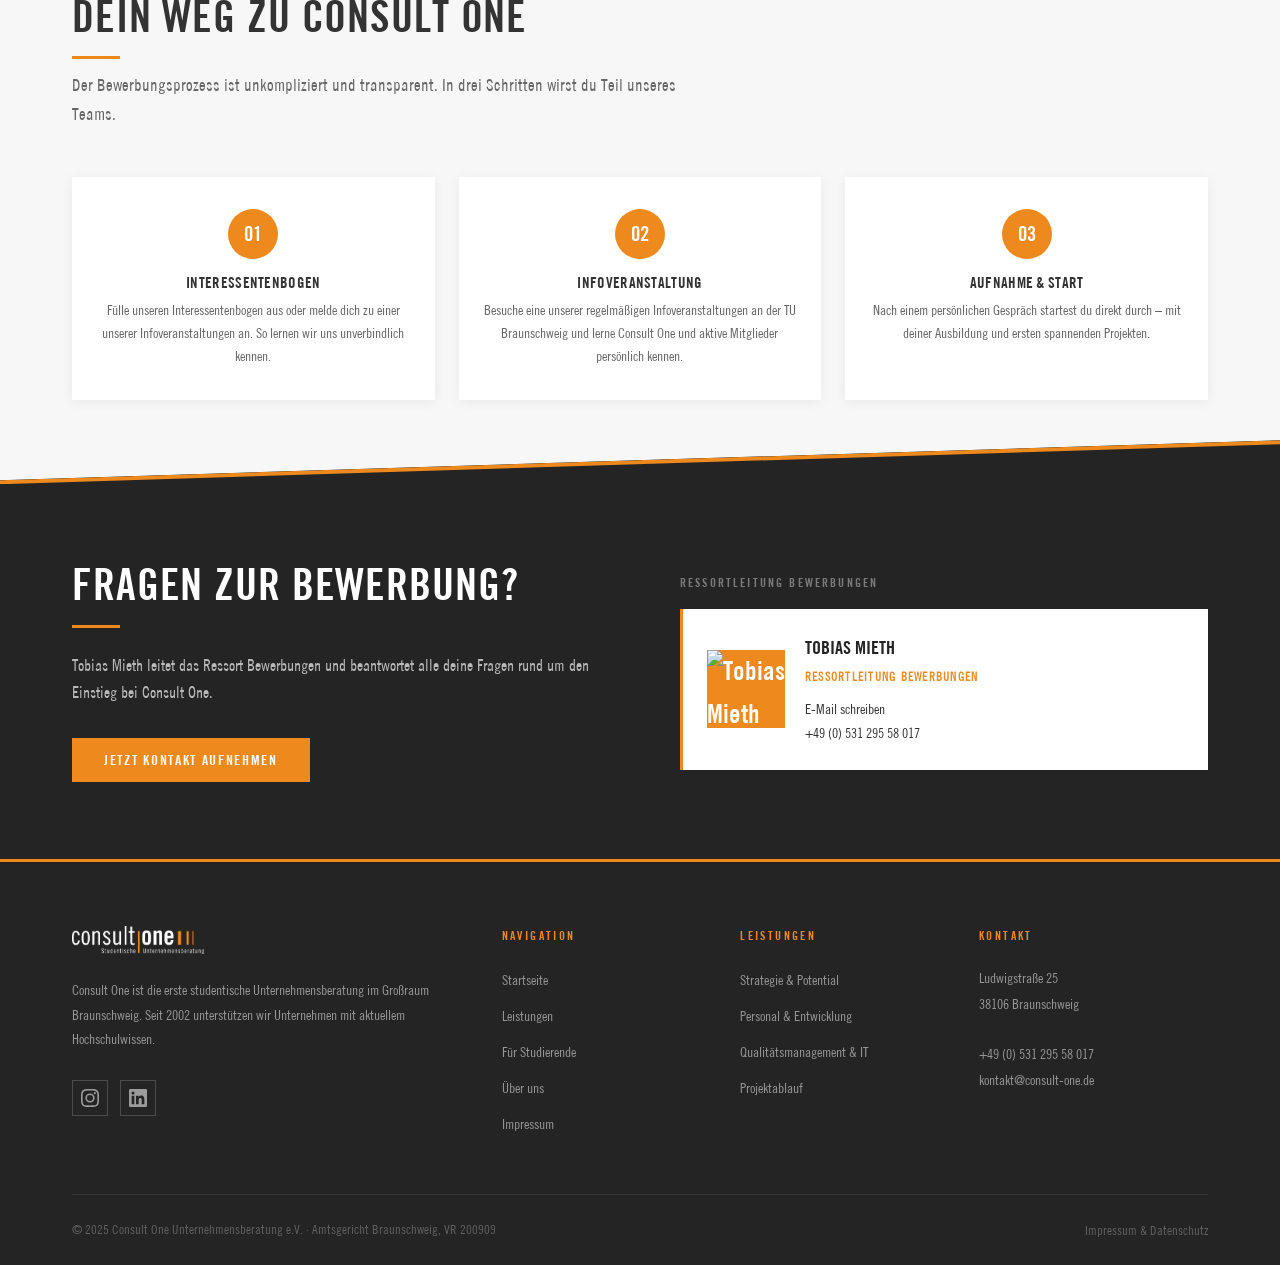
==== commit 7b4c6cbe: "Redesign CTAs, update team section, reorganize images - Unified contact-cta sections across all page" ====
--- a/fuer-studierende.html
+++ b/fuer-studierende.html
@@ -35,7 +35,7 @@
 <header class="page-hero">
   <div class="page-hero__bar"></div>
   <div class="page-hero__visual">
-    <img src="Bilder/arbeit-beratung-laptop.jpg" alt="Consulting-Arbeit bei Consult One">
+    <img src="Bilder/Sonstige/arbeit-beratung-laptop.jpg" alt="Consulting-Arbeit bei Consult One">
   </div>
   <div class="container">
     <h1>Für Studierende</h1>
@@ -98,31 +98,31 @@
     <div class="photo-carousel" id="photoCarousel">
       <div class="photo-carousel__track" id="carouselTrack">
         <div class="photo-carousel__slide">
-          <img src="Bilder/vereinsleben-lagerfeuer.jpg" alt="Abend am Lagerfeuer">
-        </div>
-        <div class="photo-carousel__slide">
-          <img src="Bilder/vereinsleben-eislaufen.jpg" alt="Teamevent beim Eislaufen">
-        </div>
-        <div class="photo-carousel__slide">
-          <img src="Bilder/vereinsleben-party.jpg" alt="Gemeinsam feiern im Team">
-        </div>
-        <div class="photo-carousel__slide">
-          <img src="Bilder/vereinsleben-charity-aktion.jpg" alt="Charity-Aktion des Teams">
-        </div>
-        <div class="photo-carousel__slide">
-          <img src="Bilder/vereinsleben-meeting-seminar.jpg" alt="Internes Meeting und Seminar">
-        </div>
-        <div class="photo-carousel__slide">
-          <img src="Bilder/vereinsleben-ausflug-natur.jpg" alt="Gemeinsamer Ausflug in der Natur">
-        </div>
-        <div class="photo-carousel__slide">
-          <img src="Bilder/vereinsleben-teambuilding.jpg" alt="Teambuilding-Event">
-        </div>
-        <div class="photo-carousel__slide">
-          <img src="Bilder/vereinsleben-casearbeit.jpg" alt="Casearbeit im Team">
-        </div>
-        <div class="photo-carousel__slide">
-          <img src="Bilder/vereinsleben-netzwerkevent.jpg" alt="Netzwerkevent">
+          <img src="Bilder/Vereinsleben/vereinsleben-lagerfeuer.jpg" alt="Abend am Lagerfeuer">
+        </div>
+        <div class="photo-carousel__slide">
+          <img src="Bilder/Vereinsleben/vereinsleben-eislaufen.jpg" alt="Teamevent beim Eislaufen">
+        </div>
+        <div class="photo-carousel__slide">
+          <img src="Bilder/Vereinsleben/vereinsleben-party.jpg" alt="Gemeinsam feiern im Team">
+        </div>
+        <div class="photo-carousel__slide">
+          <img src="Bilder/Vereinsleben/vereinsleben-charity-aktion.jpg" alt="Charity-Aktion des Teams">
+        </div>
+        <div class="photo-carousel__slide">
+          <img src="Bilder/Vereinsleben/vereinsleben-meeting-seminar.jpg" alt="Internes Meeting und Seminar">
+        </div>
+        <div class="photo-carousel__slide">
+          <img src="Bilder/Vereinsleben/vereinsleben-ausflug-natur.jpg" alt="Gemeinsamer Ausflug in der Natur">
+        </div>
+        <div class="photo-carousel__slide">
+          <img src="Bilder/Vereinsleben/vereinsleben-teambuilding.jpg" alt="Teambuilding-Event">
+        </div>
+        <div class="photo-carousel__slide">
+          <img src="Bilder/Vereinsleben/vereinsleben-casearbeit.jpg" alt="Casearbeit im Team">
+        </div>
+        <div class="photo-carousel__slide">
+          <img src="Bilder/Vereinsleben/vereinsleben-netzwerkevent.jpg" alt="Netzwerkevent">
         </div>
       </div>
       <button class="photo-carousel__btn photo-carousel__btn--prev" id="carouselPrev" aria-label="Vorheriges Bild">&#8249;</button>
@@ -176,7 +176,7 @@
     </div>
 
     <div class="training-img-wrapper">
-      <img src="Bilder/projekt-praesentation-flipchart.jpg" alt="Mitglieder präsentieren beim internen Training" class="training-img">
+      <img src="Bilder/Sonstige/projekt-praesentation-flipchart.jpg" alt="Mitglieder präsentieren beim internen Training" class="training-img">
     </div>
 
   </div>
@@ -228,31 +228,36 @@
         <p>Nach einem persönlichen Gespräch startest du direkt durch – mit deiner Ausbildung und ersten spannenden Projekten.</p>
       </div>
     </div>
-
-    <!-- Ansprechpartner -->
-    <div style="margin-top: 4rem; background: var(--near-black); padding: 2.5rem; display: grid; grid-template-columns: 1fr 1fr; gap: 3rem; align-items: center;">
-      <div>
-        <h2 style="color: var(--white); font-size: 1.8rem;">Fragen zur Bewerbung?</h2>
+  </div>
+</section>
+
+<!-- ── FRAGEN ZUR BEWERBUNG CTA ── -->
+<section class="contact-cta">
+  <div class="container">
+    <div class="contact-cta__inner">
+      <div class="contact-cta__text">
+        <h2>Fragen zur Bewerbung?</h2>
         <div class="divider"></div>
-        <p style="color: rgba(255,255,255,0.68); font-size: 0.95rem;">Tobias Mieth leitet das Ressort Bewerbungen und beantwortet alle deine Fragen rund um den Einstieg bei Consult One.</p>
-        <a href="mailto:kontakt@consult-one.de" class="btn btn--primary" style="margin-top: 1.5rem;">Jetzt Kontakt aufnehmen</a>
+        <p>Tobias Mieth leitet das Ressort Bewerbungen und beantwortet alle deine Fragen rund um den Einstieg bei Consult One.</p>
+        <a href="mailto:kontakt@consult-one.de" class="btn btn--primary">Jetzt Kontakt aufnehmen</a>
       </div>
       <div>
         <p class="cta-label">Ressortleitung Bewerbungen</p>
         <div class="contact-person">
-          <div class="contact-person__photo">TM</div>
+          <div class="contact-person__photo">
+            <img src="Bilder/Personen/Mieth.jpg" alt="Tobias Mieth">
+          </div>
           <div>
             <p class="contact-person__name">Tobias Mieth</p>
             <p class="contact-person__role">Ressortleitung Bewerbungen</p>
             <div class="contact-person__data">
-              <a href="mailto:kontakt@consult-one.de">kontakt@consult-one.de</a><br>
+              <a href="mailto:leitung_internes@consult-one.de">E-Mail schreiben</a><br>
               <a href="tel:+4953129558017">+49 (0) 531 295 58 017</a>
             </div>
           </div>
         </div>
       </div>
     </div>
-
   </div>
 </section>
 
--- a/style.css
+++ b/style.css
@@ -366,6 +366,185 @@
   color: #b0b0b0;
 }
 
+/* ── PARTNER LOGOS (statisch) ───────────────────────────── */
+.partner-logos {
+  display: flex;
+  align-items: flex-start;
+  justify-content: center;
+  flex-wrap: wrap;
+  gap: 2rem;
+  margin-top: 2.5rem;
+}
+
+.partner-logo-card {
+  display: flex;
+  flex-direction: column;
+  align-items: center;
+  gap: 0.9rem;
+  width: 180px;
+}
+
+.partner-logo-card__box {
+  width: 180px;
+  height: 110px;
+  background: var(--white);
+  border: 1px solid #e8e8e8;
+  box-shadow: 0 2px 12px rgba(0,0,0,0.06);
+  display: flex;
+  align-items: center;
+  justify-content: center;
+  padding: 1.5rem;
+  transition: box-shadow 0.25s;
+}
+
+.partner-logo-card:hover .partner-logo-card__box {
+  box-shadow: 0 4px 20px rgba(0,0,0,0.12);
+}
+
+.partner-logo-card__box img {
+  max-width: 100%;
+  max-height: 60px;
+  object-fit: contain;
+  filter: grayscale(50%) opacity(70%);
+  transition: filter 0.3s;
+}
+
+.partner-logo-card:hover .partner-logo-card__box img {
+  filter: grayscale(0%) opacity(100%);
+}
+
+.partner-logo-card__name {
+  font-family: 'TradeGothicBold', sans-serif;
+  font-size: 0.78rem;
+  text-transform: uppercase;
+  letter-spacing: 0.06em;
+  color: var(--text-light);
+  text-align: center;
+}
+
+/* ── PARTNER SPOTLIGHT CAROUSEL ─────────────────────────── */
+.partner-carousel {
+  position: relative;
+  padding: 2rem 3.5rem 0;
+  max-width: 680px;
+  margin: 0 auto;
+}
+
+.partner-carousel__items {
+  display: flex;
+  align-items: center;
+  justify-content: center;
+  gap: 2.5rem;
+  min-height: 110px;
+}
+
+.partner-carousel__item {
+  display: none;
+  align-items: center;
+  justify-content: center;
+  cursor: pointer;
+  transition: opacity 0.35s, transform 0.35s;
+  flex-shrink: 0;
+}
+
+.partner-carousel__item--prev {
+  display: flex;
+  order: 1;
+  opacity: 0.28;
+  transform: scale(0.72);
+}
+
+.partner-carousel__item--next {
+  display: flex;
+  order: 3;
+  opacity: 0.28;
+  transform: scale(0.72);
+}
+
+.partner-carousel__item--prev img,
+.partner-carousel__item--next img {
+  height: 50px;
+  max-width: 130px;
+  object-fit: contain;
+  filter: grayscale(100%);
+}
+
+.partner-carousel__item--active {
+  display: flex;
+  order: 2;
+  opacity: 1;
+  transform: scale(1);
+}
+
+.partner-carousel__item--active img {
+  height: 90px;
+  max-width: 240px;
+  object-fit: contain;
+  filter: grayscale(20%) opacity(85%);
+}
+
+/* Pfeile */
+.partner-carousel__arrow {
+  position: absolute;
+  top: calc(2rem + 55px);
+  transform: translateY(-50%);
+  background: none;
+  border: none;
+  color: #bbb;
+  display: flex; align-items: center; justify-content: center;
+  cursor: pointer;
+  padding: 0.25rem;
+  transition: color 0.2s;
+}
+.partner-carousel__arrow svg { width: 20px; height: 20px; }
+.partner-carousel__arrow:hover { color: var(--orange); }
+.partner-carousel__arrow--prev { left: 0; }
+.partner-carousel__arrow--next { right: 0; }
+
+/* Beschreibung unterhalb */
+.partner-carousel__info {
+  margin-top: 1.75rem;
+  min-height: 80px;
+}
+
+.partner-carousel__name {
+  display: block;
+  font-family: 'TradeGothicBold', sans-serif;
+  font-size: 1rem;
+  letter-spacing: 0.04em;
+  color: var(--orange);
+  text-transform: uppercase;
+  margin-bottom: 0.5rem;
+}
+
+.partner-carousel__desc-text {
+  font-size: 0.88rem;
+  color: var(--text-light);
+  line-height: 1.7;
+  text-transform: none;
+  margin: 0;
+}
+
+/* Punkte-Navigation */
+.partner-carousel__dots {
+  display: flex;
+  justify-content: center;
+  gap: 0.5rem;
+  margin-top: 1.5rem;
+}
+
+.partner-carousel__dot {
+  width: 8px; height: 8px;
+  border-radius: 50%;
+  background: #ccc;
+  border: none;
+  cursor: pointer;
+  padding: 0;
+  transition: background 0.25s;
+}
+
+.partner-carousel__dot--active { background: var(--orange); }
+
 /* ── SERVICE TEASERS (HOMEPAGE) ──────────────────────────── */
 .service-teasers {
   display: grid;
@@ -413,6 +592,32 @@
   clip-path: polygon(0 var(--diag), 100% 0, 100% 100%, 0 100%);
   margin-top: calc(-1 * var(--diag));
 }
+/* dünne orangene Linie an der schrägen Oberkante */
+.contact-cta::before {
+  content: '';
+  position: absolute;
+  top: 0; left: 0; right: 0;
+  height: calc(var(--diag) + 4px);
+  background: var(--orange);
+  clip-path: polygon(
+    0 var(--diag),
+    100% 0,
+    100% 4px,
+    0 calc(var(--diag) + 4px)
+  );
+  z-index: 0;
+  pointer-events: none;
+}
+/* dünne orangene Linie an der geraden Unterkante */
+.contact-cta::after {
+  content: '';
+  position: absolute;
+  bottom: 0; left: 0; right: 0;
+  height: 3px;
+  background: var(--orange);
+  z-index: 0;
+  pointer-events: none;
+}
 .contact-cta__inner {
   display: grid;
   grid-template-columns: 1fr 1fr;
@@ -427,13 +632,18 @@
   display: flex;
   gap: 1.25rem;
   align-items: center;
-  background: rgba(255,255,255,0.05);
+  background: var(--white);
   padding: 1.5rem;
   border-left: 3px solid var(--orange);
 }
+.contact-person__name { color: var(--near-black) !important; }
+.contact-person__role { color: var(--orange) !important; }
+.contact-person__data { color: var(--dark-grey) !important; }
+.contact-person__data a { color: var(--dark-grey) !important; }
+.contact-person__data a:hover { color: var(--orange) !important; }
 .contact-person__photo {
   width: 78px; height: 78px;
-  border-radius: 50%;
+  border-radius: 0;
   background: var(--orange);
   flex-shrink: 0;
   display: flex; align-items: center; justify-content: center;
@@ -568,7 +778,7 @@
 .team-card { text-align: center; }
 .team-card__photo {
   width: 148px; height: 148px;
-  border-radius: 50%;
+  border-radius: 0;
   background: var(--mid-grey);
   margin: 0 auto 1.25rem;
   display: flex; align-items: center; justify-content: center;
@@ -576,7 +786,7 @@
   font-weight: 700; font-size: 2.2rem;
   color: var(--orange);
   overflow: hidden;
-  border: 3px solid var(--orange);
+  border-bottom: 3px solid var(--orange);
 }
 .team-card__photo img { width: 100%; height: 100%; object-fit: cover; }
 .team-card__name {
@@ -586,7 +796,8 @@
   color: var(--dark-grey);
   margin-bottom: 0.2rem;
 }
-.team-card__role { font-size: 0.78rem; color: var(--orange); text-transform: uppercase; letter-spacing: 0.08em; font-weight: 600; margin-bottom: 0.6rem; }
+.team-card__role { font-size: 0.78rem; color: var(--orange); text-transform: uppercase; letter-spacing: 0.08em; font-weight: 600; margin-bottom: 0.5rem; }
+.team-card__desc { font-size: 0.82rem; color: var(--text-light); line-height: 1.55; text-transform: none; margin-bottom: 0.6rem; }
 .team-card__email a { font-size: 0.82rem; color: var(--text-light); text-decoration: none; transition: color 0.2s; }
 .team-card__email a:hover { color: var(--orange); }
 
@@ -719,21 +930,30 @@
   background: var(--orange);
   opacity: 0.13;
 }
+.about-stat { text-align: center; position: relative; z-index: 1; }
+.about-stat-divider {
+  width: 40px; height: 1px;
+  background: rgba(255,255,255,0.2);
+  margin: 1.25rem auto;
+  position: relative; z-index: 1;
+}
 .about-visual .since-year {
   font-family: 'TradeGothicBold', sans-serif;
   font-weight: 700;
-  font-size: 5.5rem;
+  font-size: 4rem;
   color: var(--white);
   position: relative; z-index: 1;
   line-height: 1;
+  display: block;
 }
 .about-visual .since-label {
-  font-size: 0.72rem;
+  font-size: 0.68rem;
   color: rgba(255,255,255,0.5);
   text-transform: uppercase;
   letter-spacing: 0.3em;
-  margin-top: 0.5rem;
+  margin-top: 0.4rem;
   position: relative; z-index: 1;
+  display: block;
 }
 
 /* ── ACCORDION (Haftung & Datenschutz) ──────────────────── */
@@ -989,8 +1209,7 @@
 }
 .process-track__icon svg { width: 26px; height: 26px; display: block; }
 .process-track__icon--final {
-  background: var(--dark-grey);
-  box-shadow: 0 0 0 3px var(--orange);
+  background: var(--orange);
 }
 
 /* Inhaltsspalte rechts vom Icon */
@@ -1001,14 +1220,16 @@
   padding-top: 2px; /* optische Ausrichtung mit Icon-Mitte */
 }
 
-/* Schrittnummer als kleine Beschriftung über dem Titel */
+/* Schrittnummer – groß, innerhalb der Karte */
 .process-track__badge {
   font-family: 'TradeGothicBold', sans-serif;
   font-weight: 700;
-  font-size: 0.72rem;
-  letter-spacing: 0.14em;
+  font-size: 1.6rem;
+  letter-spacing: 0.05em;
   color: var(--orange);
-  margin-bottom: 0.3rem;
+  line-height: 1;
+  margin-bottom: 0.5rem;
+  display: block;
 }
 
 /* Karte mit Inhalt */
@@ -1322,7 +1543,8 @@
   .section { padding: 56px 0; }
   /* Reset diagonal layout on small screens */
   .section--diag { clip-path: none; margin: 0; padding-top: 56px; padding-bottom: 56px; }
-  .contact-cta  { clip-path: none; margin-top: 0; padding-top: 80px; }
+  .contact-cta  { clip-path: none; margin-top: 0; padding-top: 80px; border-top: 3px solid var(--orange); }
+  .contact-cta::before { display: none; }
   .stats__grid      { grid-template-columns: repeat(2, 1fr); gap: 1.5rem; }
   .features__grid   { grid-template-columns: 1fr; }
   .service-teasers  { grid-template-columns: 1fr; }
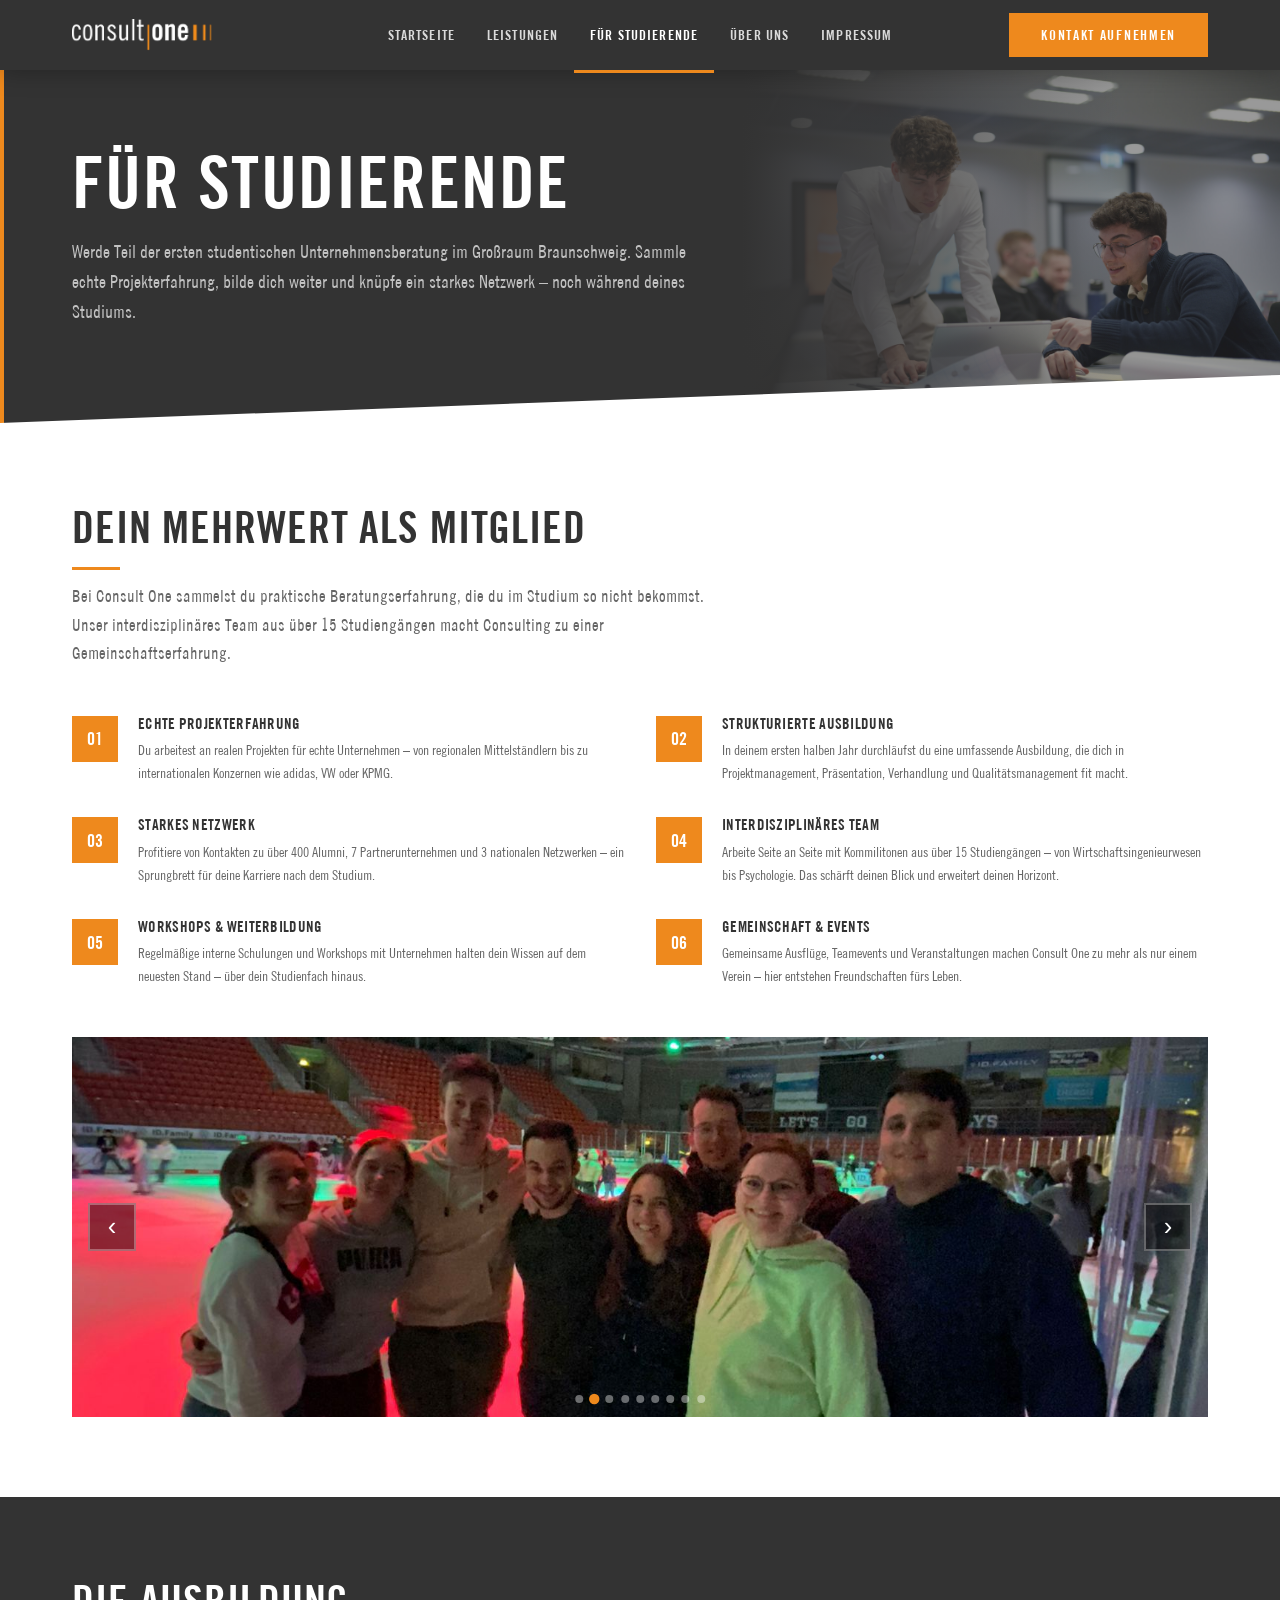
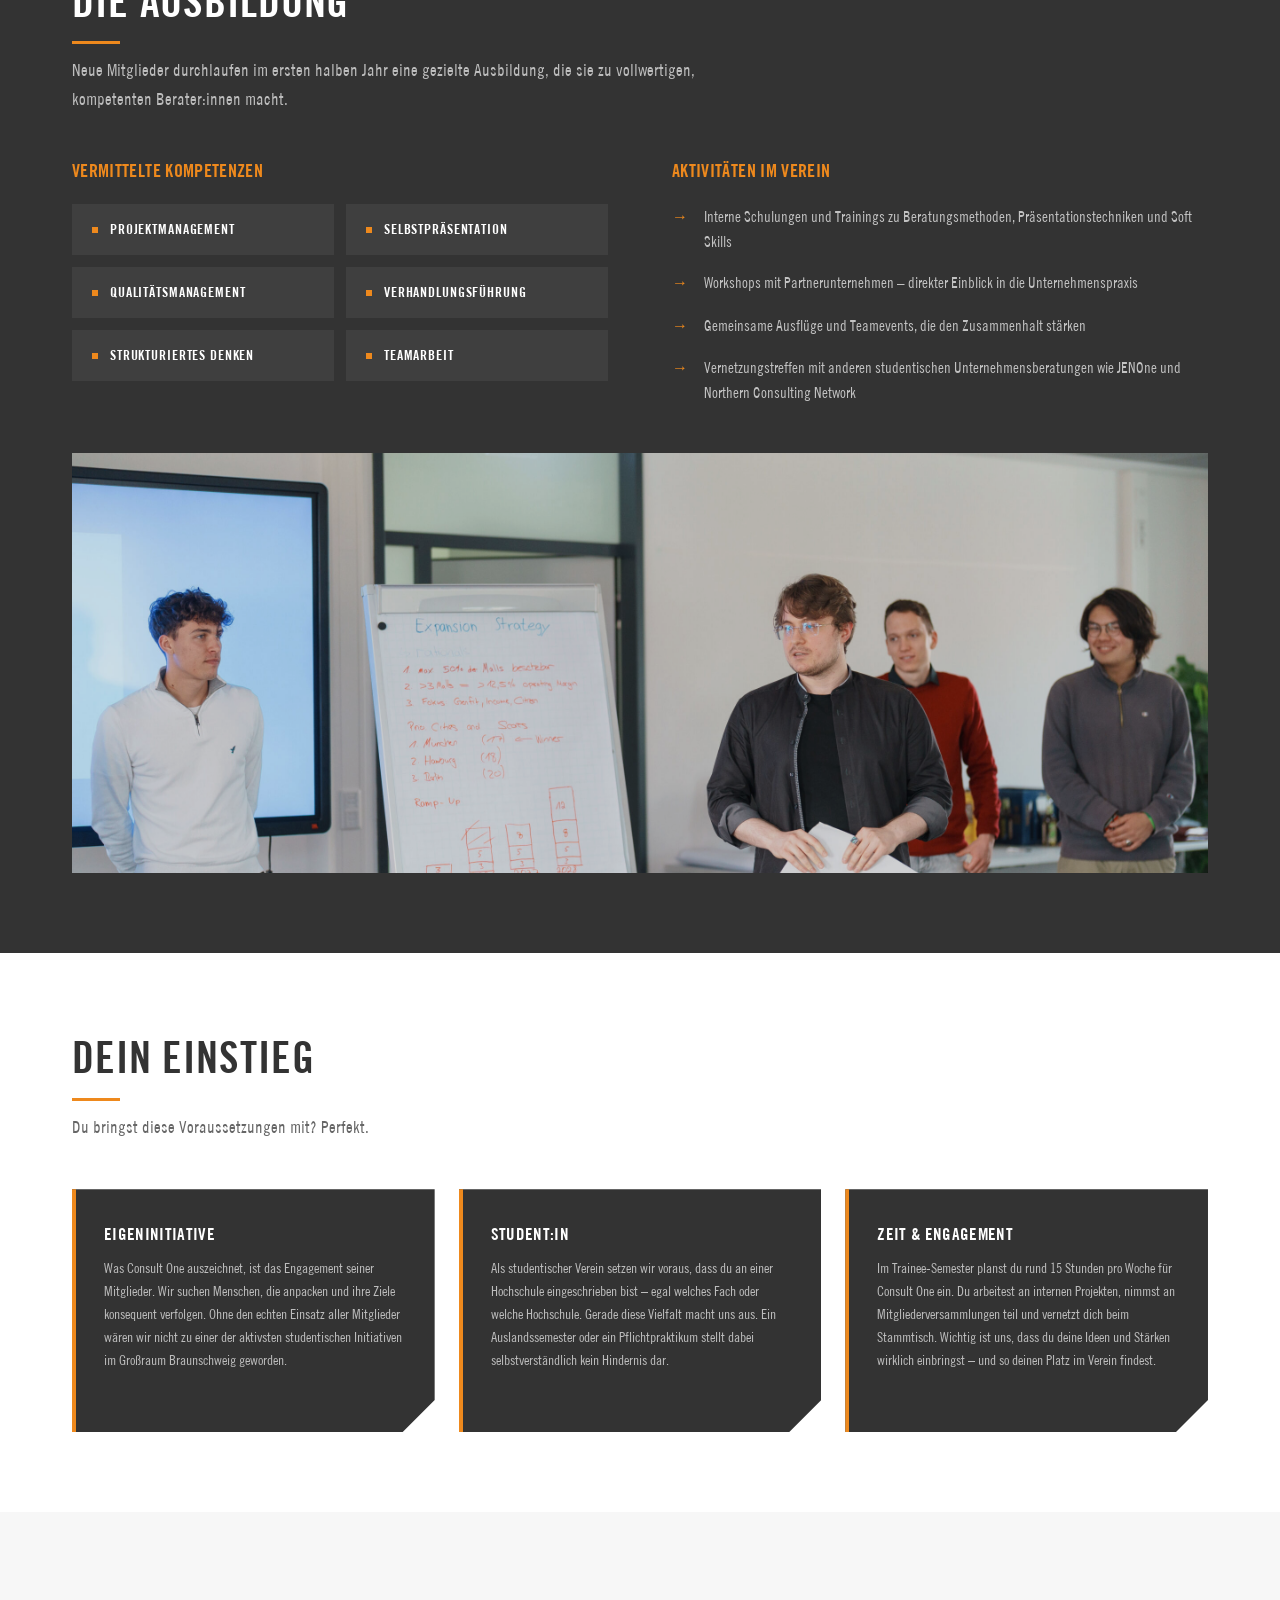
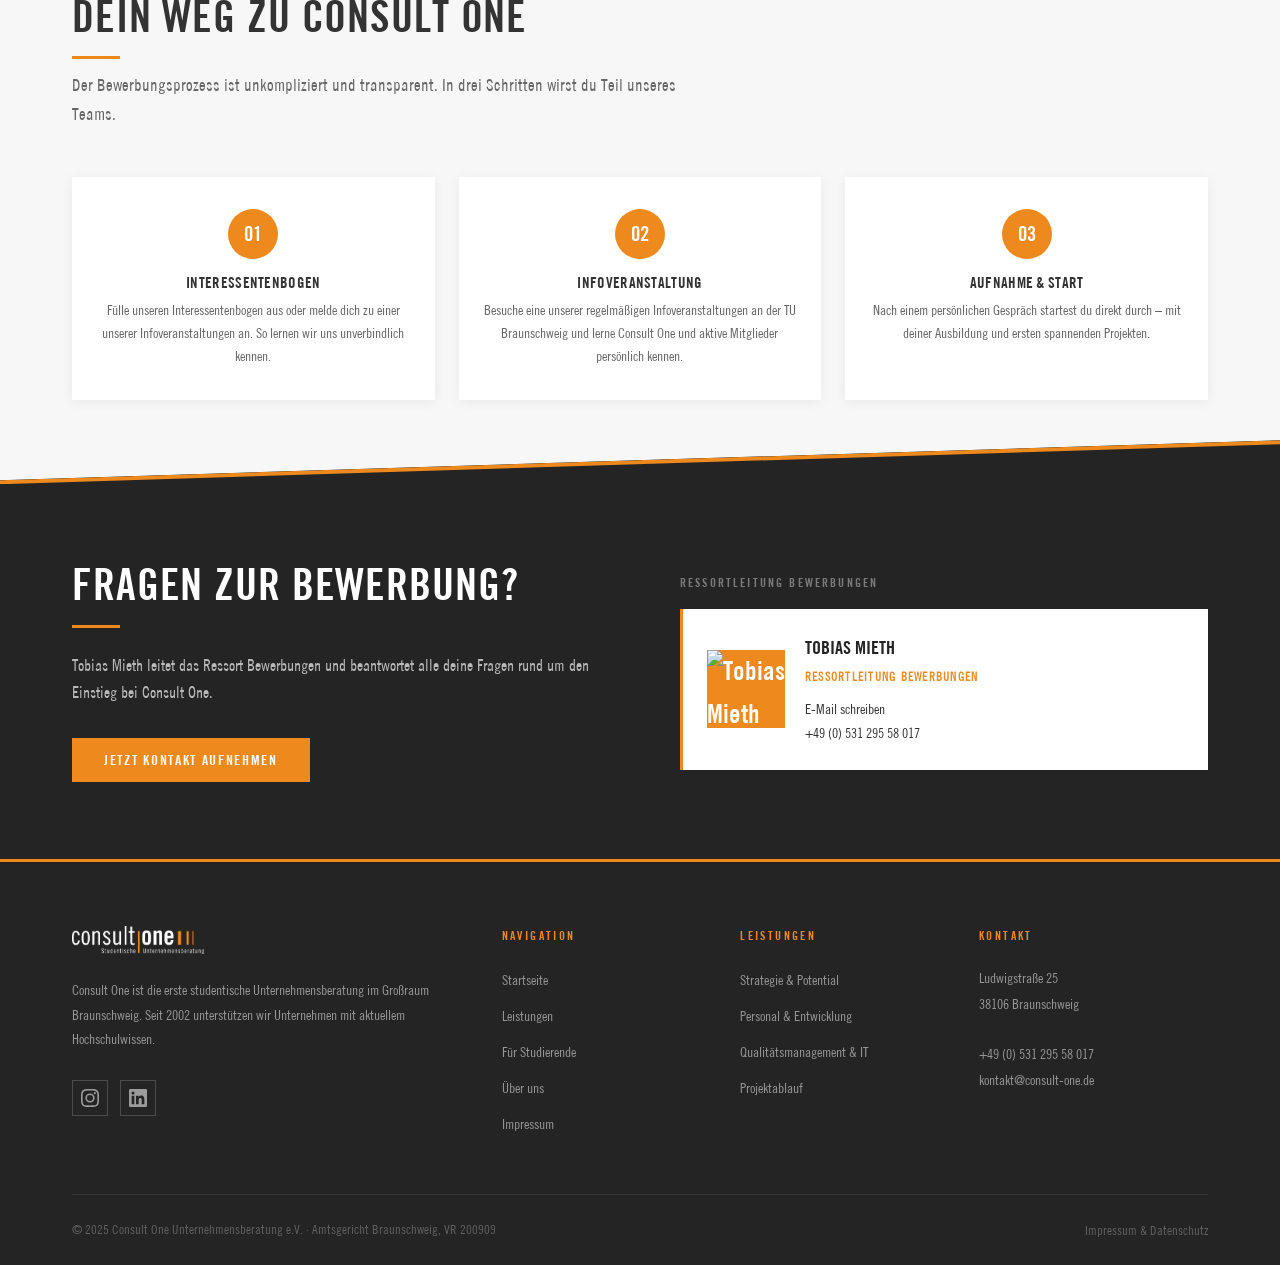
==== commit 22e89677: "Fix FOUC with font preload, smooth hero video fade-in, slower KPI counters - Add font preload links " ====
--- a/fuer-studierende.html
+++ b/fuer-studierende.html
@@ -3,8 +3,35 @@
 <head>
   <meta charset="UTF-8">
   <meta name="viewport" content="width=device-width, initial-scale=1.0">
-  <title>Für Studierende – Consult One Unternehmensberatung</title>
-  <meta name="description" content="Werde Teil von Consult One – der studentischen Unternehmensberatung in Braunschweig. Ausbildung, Netzwerk und echte Beratungsprojekte.">
+  <title>Für Studierende – Consult One Unternehmensberatung Braunschweig</title>
+  <meta name="description" content="Bewirb dich bei Consult One – der studentischen Unternehmensberatung an der TU Braunschweig. Praxiserfahrung, Ausbildung und Netzwerk ab dem ersten Semester.">
+  <link rel="canonical" href="https://www.consult-one.de/fuer-studierende.html">
+  <link rel="icon" type="image/png" href="brand_assets/CO-Logo/2021-04-21_CO%20Logo_Schwarz.png">
+  <link rel="apple-touch-icon" href="brand_assets/CO-Logo/2021-04-21_CO%20Logo_Schwarz.png">
+  <meta property="og:type" content="website">
+  <meta property="og:locale" content="de_DE">
+  <meta property="og:site_name" content="Consult One Unternehmensberatung">
+  <meta property="og:title" content="Für Studierende – Consult One Unternehmensberatung Braunschweig">
+  <meta property="og:description" content="Bewirb dich bei Consult One – der studentischen Unternehmensberatung an der TU Braunschweig. Praxiserfahrung, Ausbildung und Netzwerk ab dem ersten Semester.">
+  <meta property="og:url" content="https://www.consult-one.de/fuer-studierende.html">
+  <meta property="og:image" content="https://www.consult-one.de/brand_assets/CO-Logo/Consult%20One%20Logo_Claim_schwarz.png">
+  <meta property="og:image:alt" content="Consult One – Studentische Unternehmensberatung Braunschweig">
+  <meta name="twitter:card" content="summary_large_image">
+  <meta name="twitter:title" content="Für Studierende – Consult One Unternehmensberatung Braunschweig">
+  <meta name="twitter:description" content="Bewirb dich bei Consult One – der studentischen Unternehmensberatung an der TU Braunschweig. Praxiserfahrung, Ausbildung und Netzwerk ab dem ersten Semester.">
+  <meta name="twitter:image" content="https://www.consult-one.de/brand_assets/CO-Logo/Consult%20One%20Logo_Claim_schwarz.png">
+  <script type="application/ld+json">
+  {
+    "@context": "https://schema.org",
+    "@type": "BreadcrumbList",
+    "itemListElement": [
+      { "@type": "ListItem", "position": 1, "name": "Startseite", "item": "https://www.consult-one.de/" },
+      { "@type": "ListItem", "position": 2, "name": "Für Studierende", "item": "https://www.consult-one.de/fuer-studierende.html" }
+    ]
+  }
+  </script>
+  <link rel="preload" href="brand_assets/Schriftart Trade Gothic/Trade Gothic Bold Condensed No.20.ttf" as="font" type="font/ttf" crossorigin>
+  <link rel="preload" href="brand_assets/Schriftart Trade Gothic/Trade Gothic Condensed No.18.ttf" as="font" type="font/ttf" crossorigin>
   <link rel="stylesheet" href="style.css">
 </head>
 <body>
@@ -98,31 +125,31 @@
     <div class="photo-carousel" id="photoCarousel">
       <div class="photo-carousel__track" id="carouselTrack">
         <div class="photo-carousel__slide">
-          <img src="Bilder/Vereinsleben/vereinsleben-lagerfeuer.jpg" alt="Abend am Lagerfeuer">
-        </div>
-        <div class="photo-carousel__slide">
-          <img src="Bilder/Vereinsleben/vereinsleben-eislaufen.jpg" alt="Teamevent beim Eislaufen">
-        </div>
-        <div class="photo-carousel__slide">
-          <img src="Bilder/Vereinsleben/vereinsleben-party.jpg" alt="Gemeinsam feiern im Team">
-        </div>
-        <div class="photo-carousel__slide">
-          <img src="Bilder/Vereinsleben/vereinsleben-charity-aktion.jpg" alt="Charity-Aktion des Teams">
-        </div>
-        <div class="photo-carousel__slide">
-          <img src="Bilder/Vereinsleben/vereinsleben-meeting-seminar.jpg" alt="Internes Meeting und Seminar">
-        </div>
-        <div class="photo-carousel__slide">
-          <img src="Bilder/Vereinsleben/vereinsleben-ausflug-natur.jpg" alt="Gemeinsamer Ausflug in der Natur">
-        </div>
-        <div class="photo-carousel__slide">
-          <img src="Bilder/Vereinsleben/vereinsleben-teambuilding.jpg" alt="Teambuilding-Event">
-        </div>
-        <div class="photo-carousel__slide">
-          <img src="Bilder/Vereinsleben/vereinsleben-casearbeit.jpg" alt="Casearbeit im Team">
-        </div>
-        <div class="photo-carousel__slide">
-          <img src="Bilder/Vereinsleben/vereinsleben-netzwerkevent.jpg" alt="Netzwerkevent">
+          <img src="Bilder/Vereinsleben/vereinsleben-lagerfeuer.jpg" alt="Abend am Lagerfeuer" loading="lazy">
+        </div>
+        <div class="photo-carousel__slide">
+          <img src="Bilder/Vereinsleben/vereinsleben-eislaufen.jpg" alt="Teamevent beim Eislaufen" loading="lazy">
+        </div>
+        <div class="photo-carousel__slide">
+          <img src="Bilder/Vereinsleben/vereinsleben-party.jpg" alt="Gemeinsam feiern im Team" loading="lazy">
+        </div>
+        <div class="photo-carousel__slide">
+          <img src="Bilder/Vereinsleben/vereinsleben-charity-aktion.jpg" alt="Charity-Aktion des Teams" loading="lazy">
+        </div>
+        <div class="photo-carousel__slide">
+          <img src="Bilder/Vereinsleben/vereinsleben-meeting-seminar.jpg" alt="Internes Meeting und Seminar" loading="lazy">
+        </div>
+        <div class="photo-carousel__slide">
+          <img src="Bilder/Vereinsleben/vereinsleben-ausflug-natur.jpg" alt="Gemeinsamer Ausflug in der Natur" loading="lazy">
+        </div>
+        <div class="photo-carousel__slide">
+          <img src="Bilder/Vereinsleben/vereinsleben-teambuilding.jpg" alt="Teambuilding-Event" loading="lazy">
+        </div>
+        <div class="photo-carousel__slide">
+          <img src="Bilder/Vereinsleben/vereinsleben-casearbeit.jpg" alt="Casearbeit im Team" loading="lazy">
+        </div>
+        <div class="photo-carousel__slide">
+          <img src="Bilder/Vereinsleben/vereinsleben-netzwerkevent.jpg" alt="Netzwerkevent" loading="lazy">
         </div>
       </div>
       <button class="photo-carousel__btn photo-carousel__btn--prev" id="carouselPrev" aria-label="Vorheriges Bild">&#8249;</button>
@@ -176,7 +203,7 @@
     </div>
 
     <div class="training-img-wrapper">
-      <img src="Bilder/Sonstige/projekt-praesentation-flipchart.jpg" alt="Mitglieder präsentieren beim internen Training" class="training-img">
+      <img src="Bilder/Sonstige/projekt-praesentation-flipchart.jpg" alt="Mitglieder präsentieren beim internen Training" class="training-img" loading="lazy">
     </div>
 
   </div>
@@ -245,7 +272,7 @@
         <p class="cta-label">Ressortleitung Bewerbungen</p>
         <div class="contact-person">
           <div class="contact-person__photo">
-            <img src="Bilder/Personen/Mieth.jpg" alt="Tobias Mieth">
+            <img src="Bilder/Personen/Mieth.jpg" alt="Tobias Mieth" loading="lazy">
           </div>
           <div>
             <p class="contact-person__name">Tobias Mieth</p>
--- a/style.css
+++ b/style.css
@@ -3,7 +3,7 @@
   src: url('brand_assets/Schriftart Trade Gothic/Trade Gothic Bold Condensed No.20.ttf') format('truetype');
   font-weight: 700;
   font-style: normal;
-  font-display: swap;
+  font-display: block;
 }
 
 @font-face {
@@ -11,7 +11,7 @@
   src: url('brand_assets/Schriftart Trade Gothic/Trade Gothic Condensed No.18.ttf') format('truetype');
   font-weight: 400;
   font-style: normal;
-  font-display: swap;
+  font-display: block;
 }
 
 :root {
@@ -197,6 +197,22 @@
   object-position: center center;
   display: block;
 }
+.hero-vid {
+  position: absolute;
+  inset: 0;
+  width: 100%;
+  height: 100%;
+  object-fit: cover;
+  object-position: center;
+  display: block;
+  opacity: 0;
+  animation: heroFadeIn 2.4s ease forwards;
+}
+
+@keyframes heroFadeIn {
+  0%   { opacity: 0; }
+  100% { opacity: 1; }
+}
 .hero__accent {
   position: absolute;
   left: 0; top: 0; bottom: 0;
@@ -211,9 +227,16 @@
   position: relative;
   z-index: 2;
   padding: 4rem 4rem;
-  max-width: 560px;
-}
-.hero__title { color: var(--white); margin-bottom: 1.25rem; }
+  max-width: 720px;
+}
+.hero__title {
+  color: var(--white);
+  margin-bottom: 1.25rem;
+  border-left: 5px solid var(--orange);
+  padding-left: 1.25rem;
+  text-transform: lowercase;
+  white-space: nowrap;
+}
 .hero__title em { font-style: normal; color: var(--orange); }
 .hero__subtitle {
   color: rgba(255,255,255,0.7);
@@ -913,46 +936,32 @@
   align-items: center;
 }
 .about-visual {
-  background: var(--dark-grey);
-  aspect-ratio: 4 / 3;
   display: flex;
   flex-direction: column;
-  align-items: center;
+  align-items: flex-start;
   justify-content: center;
-  position: relative;
-  overflow: hidden;
-}
-.about-visual::before {
-  content: '';
-  position: absolute;
-  right: 0; top: 0;
-  width: 40%; height: 100%;
-  background: var(--orange);
-  opacity: 0.13;
-}
-.about-stat { text-align: center; position: relative; z-index: 1; }
+  gap: 0;
+}
+.about-stat { text-align: left; }
 .about-stat-divider {
-  width: 40px; height: 1px;
-  background: rgba(255,255,255,0.2);
-  margin: 1.25rem auto;
-  position: relative; z-index: 1;
+  width: 40px; height: 2px;
+  background: var(--orange);
+  margin: 1.5rem 0;
 }
 .about-visual .since-year {
   font-family: 'TradeGothicBold', sans-serif;
   font-weight: 700;
-  font-size: 4rem;
-  color: var(--white);
-  position: relative; z-index: 1;
+  font-size: 4.5rem;
+  color: var(--dark-grey);
   line-height: 1;
   display: block;
 }
 .about-visual .since-label {
-  font-size: 0.68rem;
-  color: rgba(255,255,255,0.5);
-  text-transform: uppercase;
-  letter-spacing: 0.3em;
+  font-size: 0.72rem;
+  color: var(--text-light);
+  text-transform: uppercase;
+  letter-spacing: 0.25em;
   margin-top: 0.4rem;
-  position: relative; z-index: 1;
   display: block;
 }
 
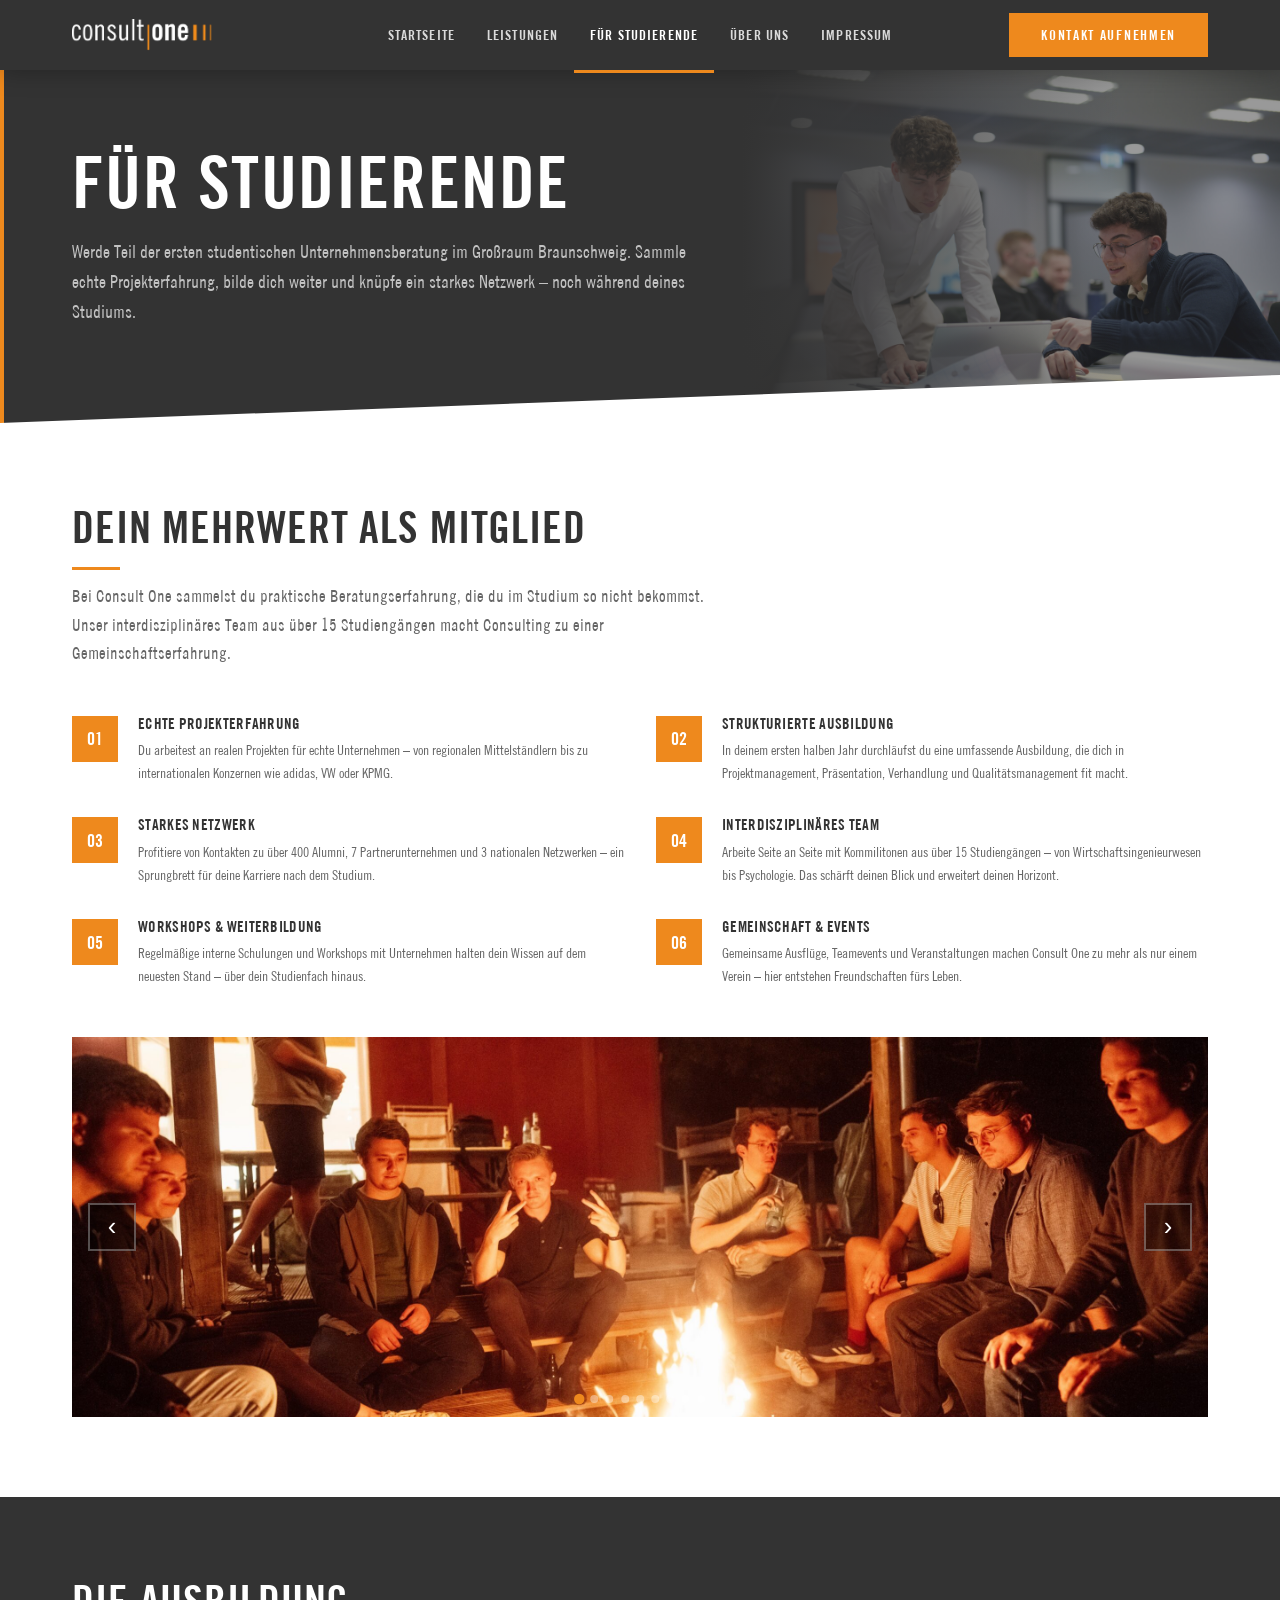
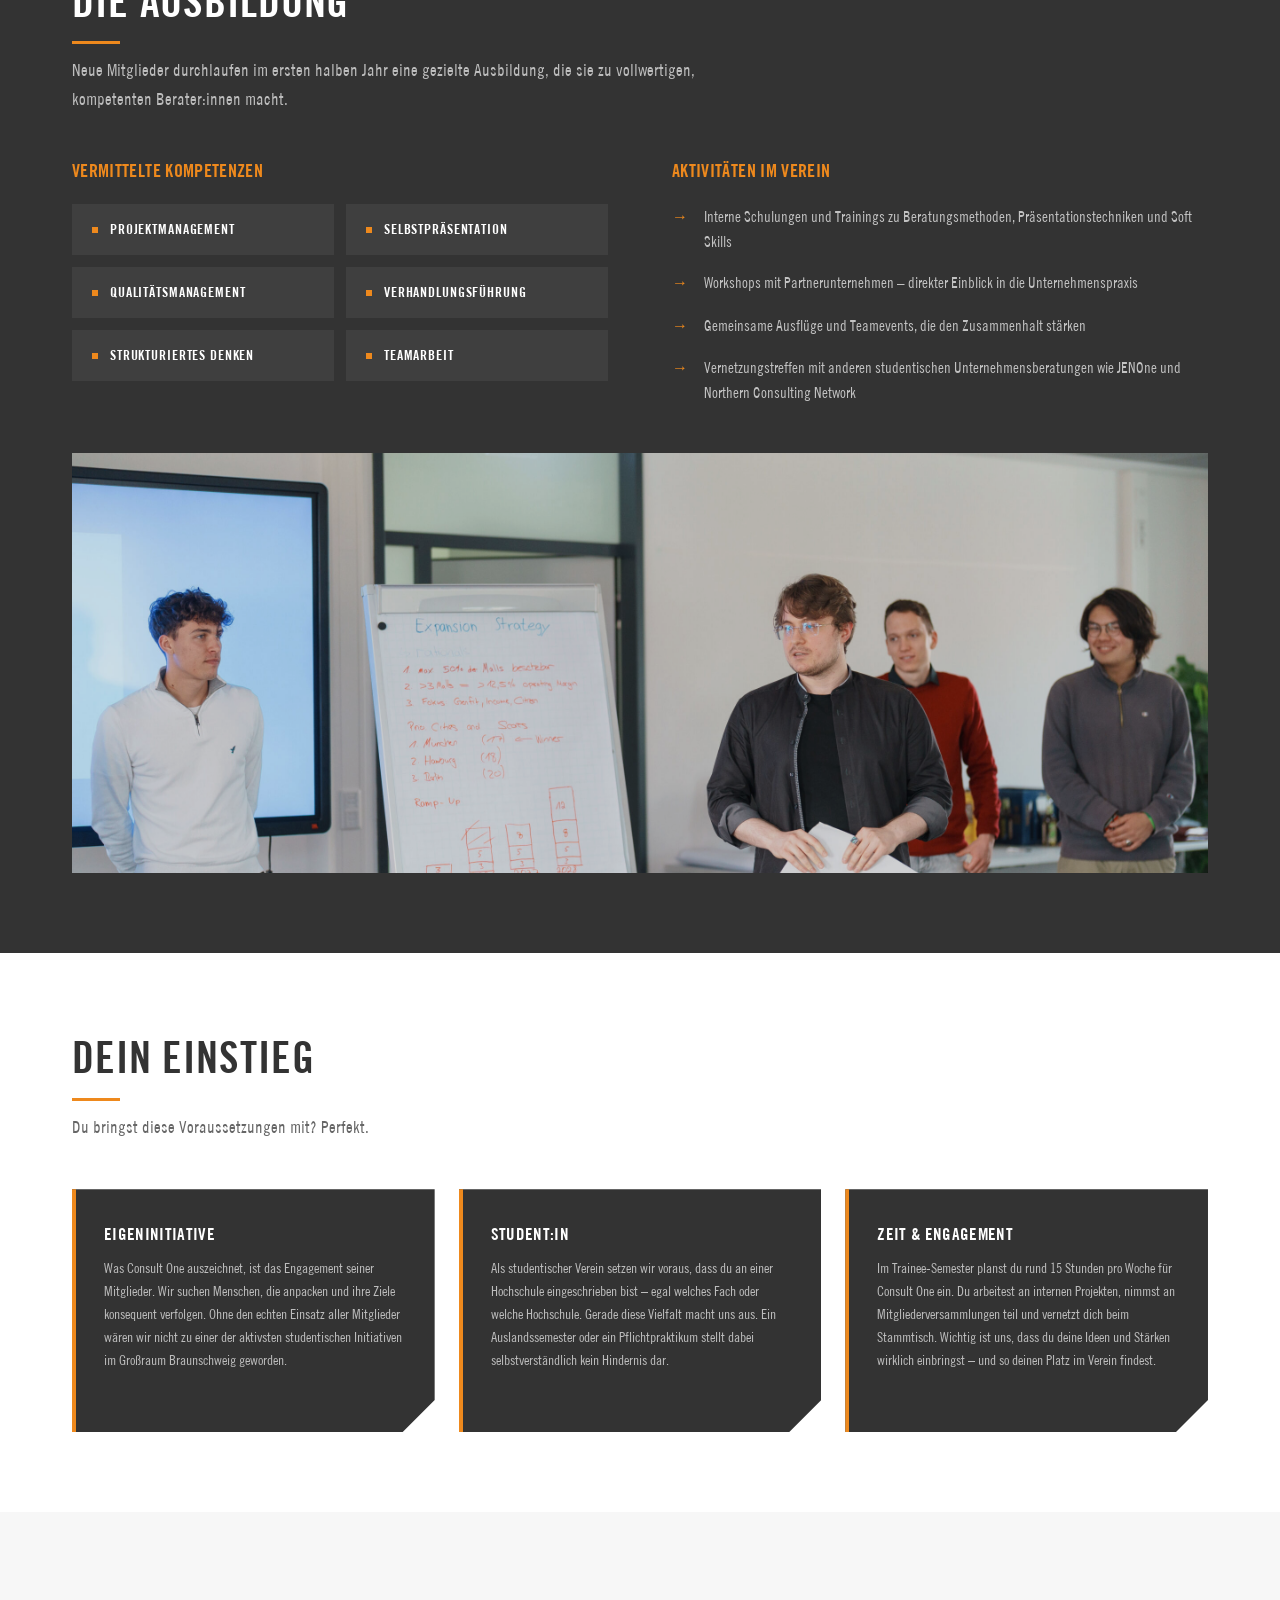
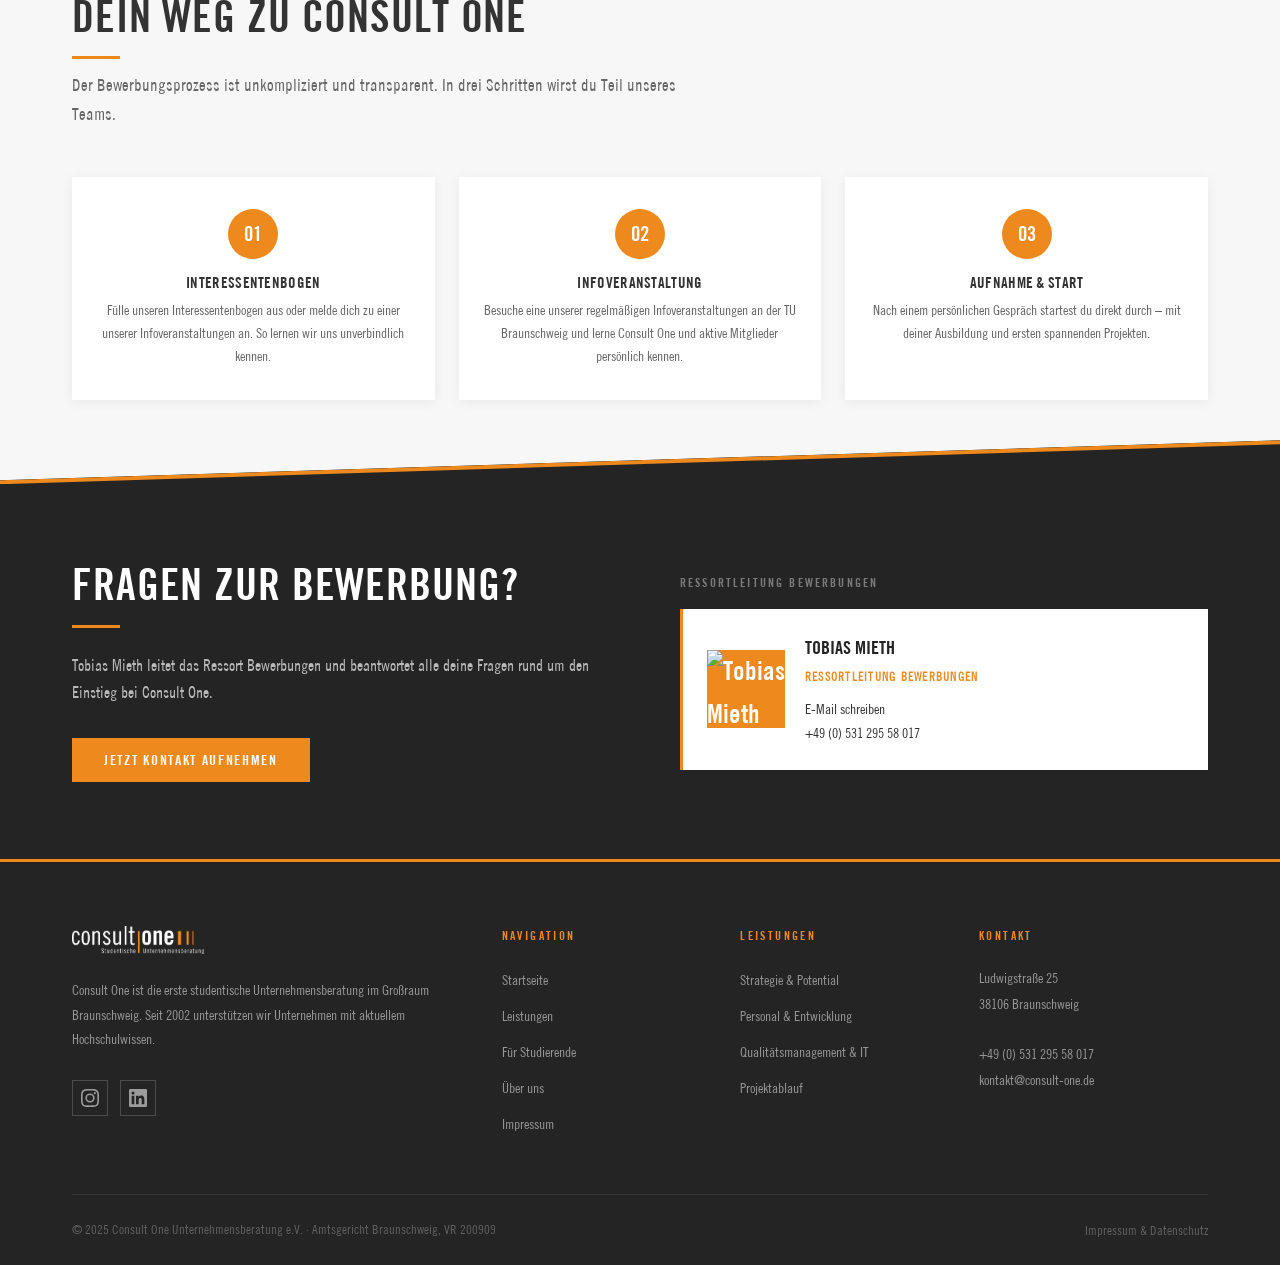
==== commit e29b036e: "Fix favicon: convert Favicon.pdf to PNG, use correct icon in all pages Co-Authored-By: Claude Sonnet" ====
--- a/fuer-studierende.html
+++ b/fuer-studierende.html
@@ -6,8 +6,8 @@
   <title>Für Studierende – Consult One Unternehmensberatung Braunschweig</title>
   <meta name="description" content="Bewirb dich bei Consult One – der studentischen Unternehmensberatung an der TU Braunschweig. Praxiserfahrung, Ausbildung und Netzwerk ab dem ersten Semester.">
   <link rel="canonical" href="https://www.consult-one.de/fuer-studierende.html">
-  <link rel="icon" type="image/png" href="brand_assets/CO-Logo/2021-04-21_CO%20Logo_Schwarz.png">
-  <link rel="apple-touch-icon" href="brand_assets/CO-Logo/2021-04-21_CO%20Logo_Schwarz.png">
+  <link rel="icon" type="image/png" sizes="32x32" href="brand_assets/favicon-32.png">
+  <link rel="apple-touch-icon" href="brand_assets/favicon-180.png">
   <meta property="og:type" content="website">
   <meta property="og:locale" content="de_DE">
   <meta property="og:site_name" content="Consult One Unternehmensberatung">
